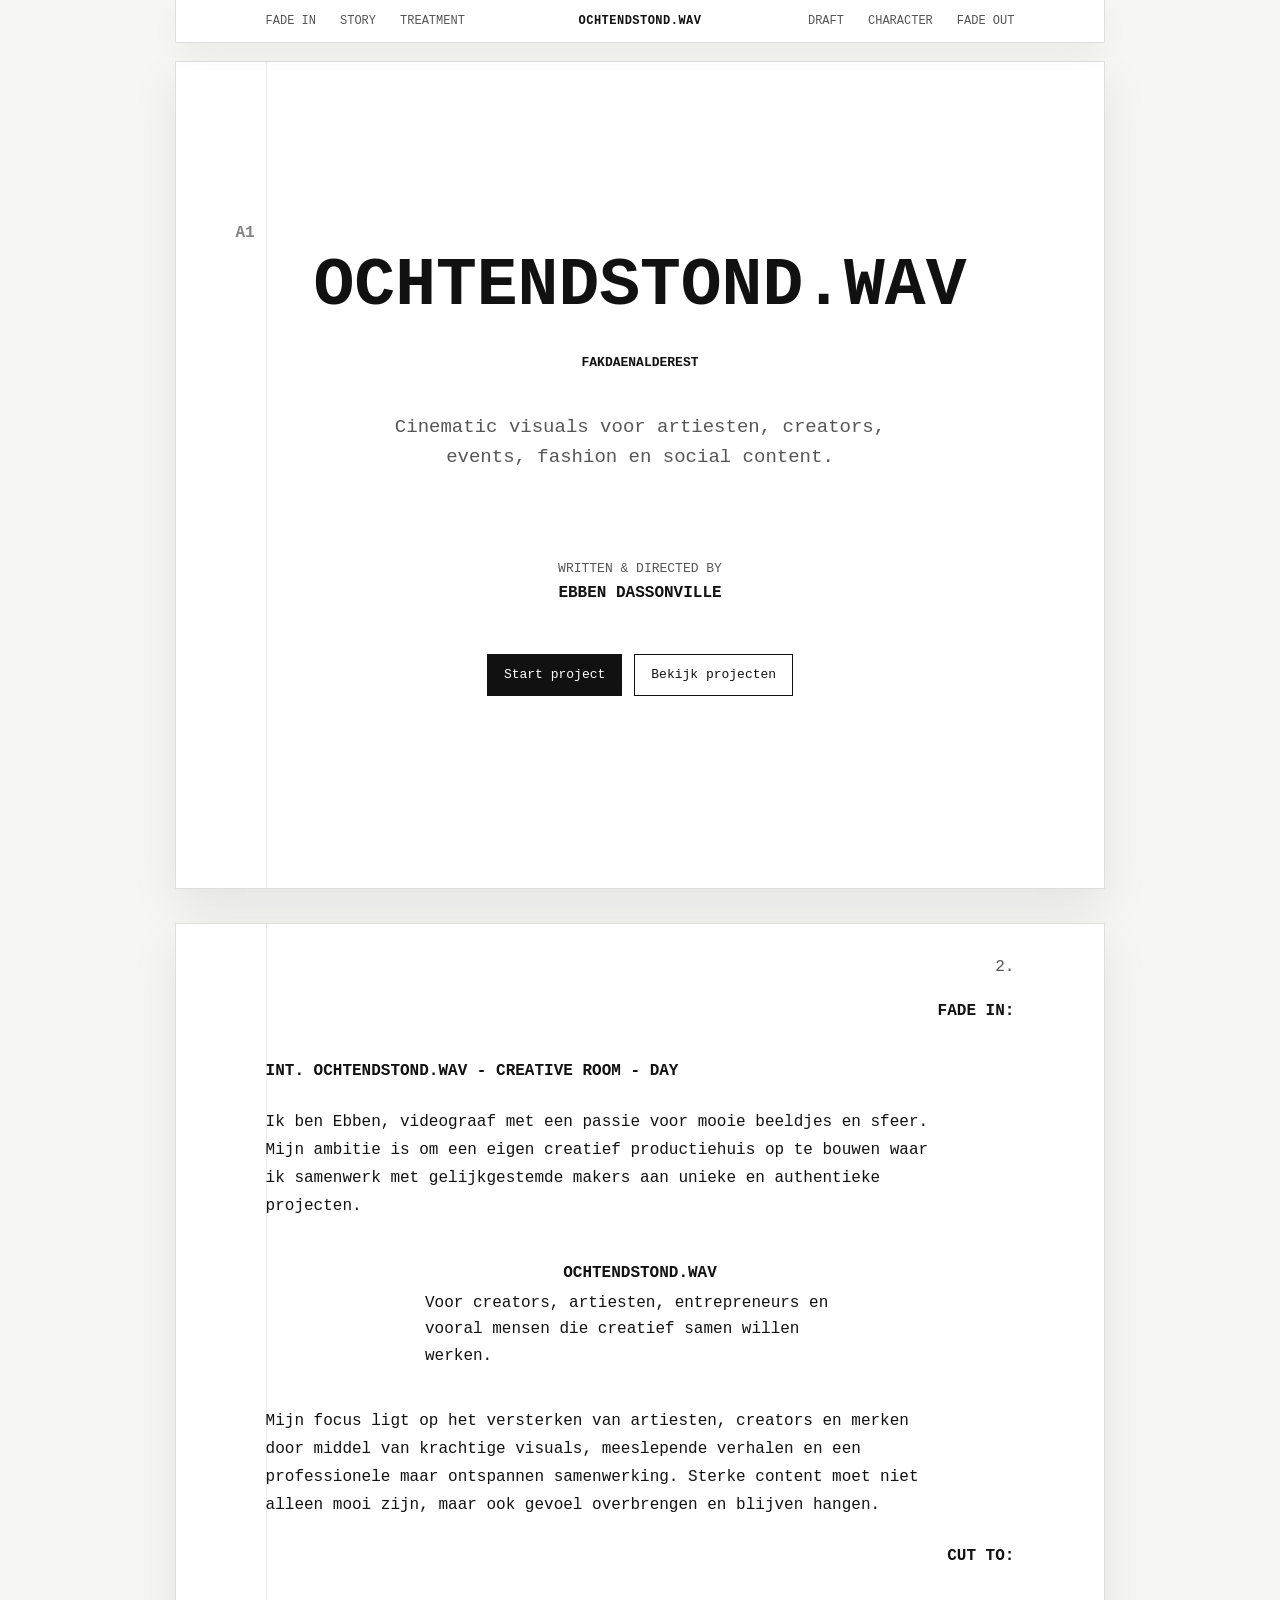
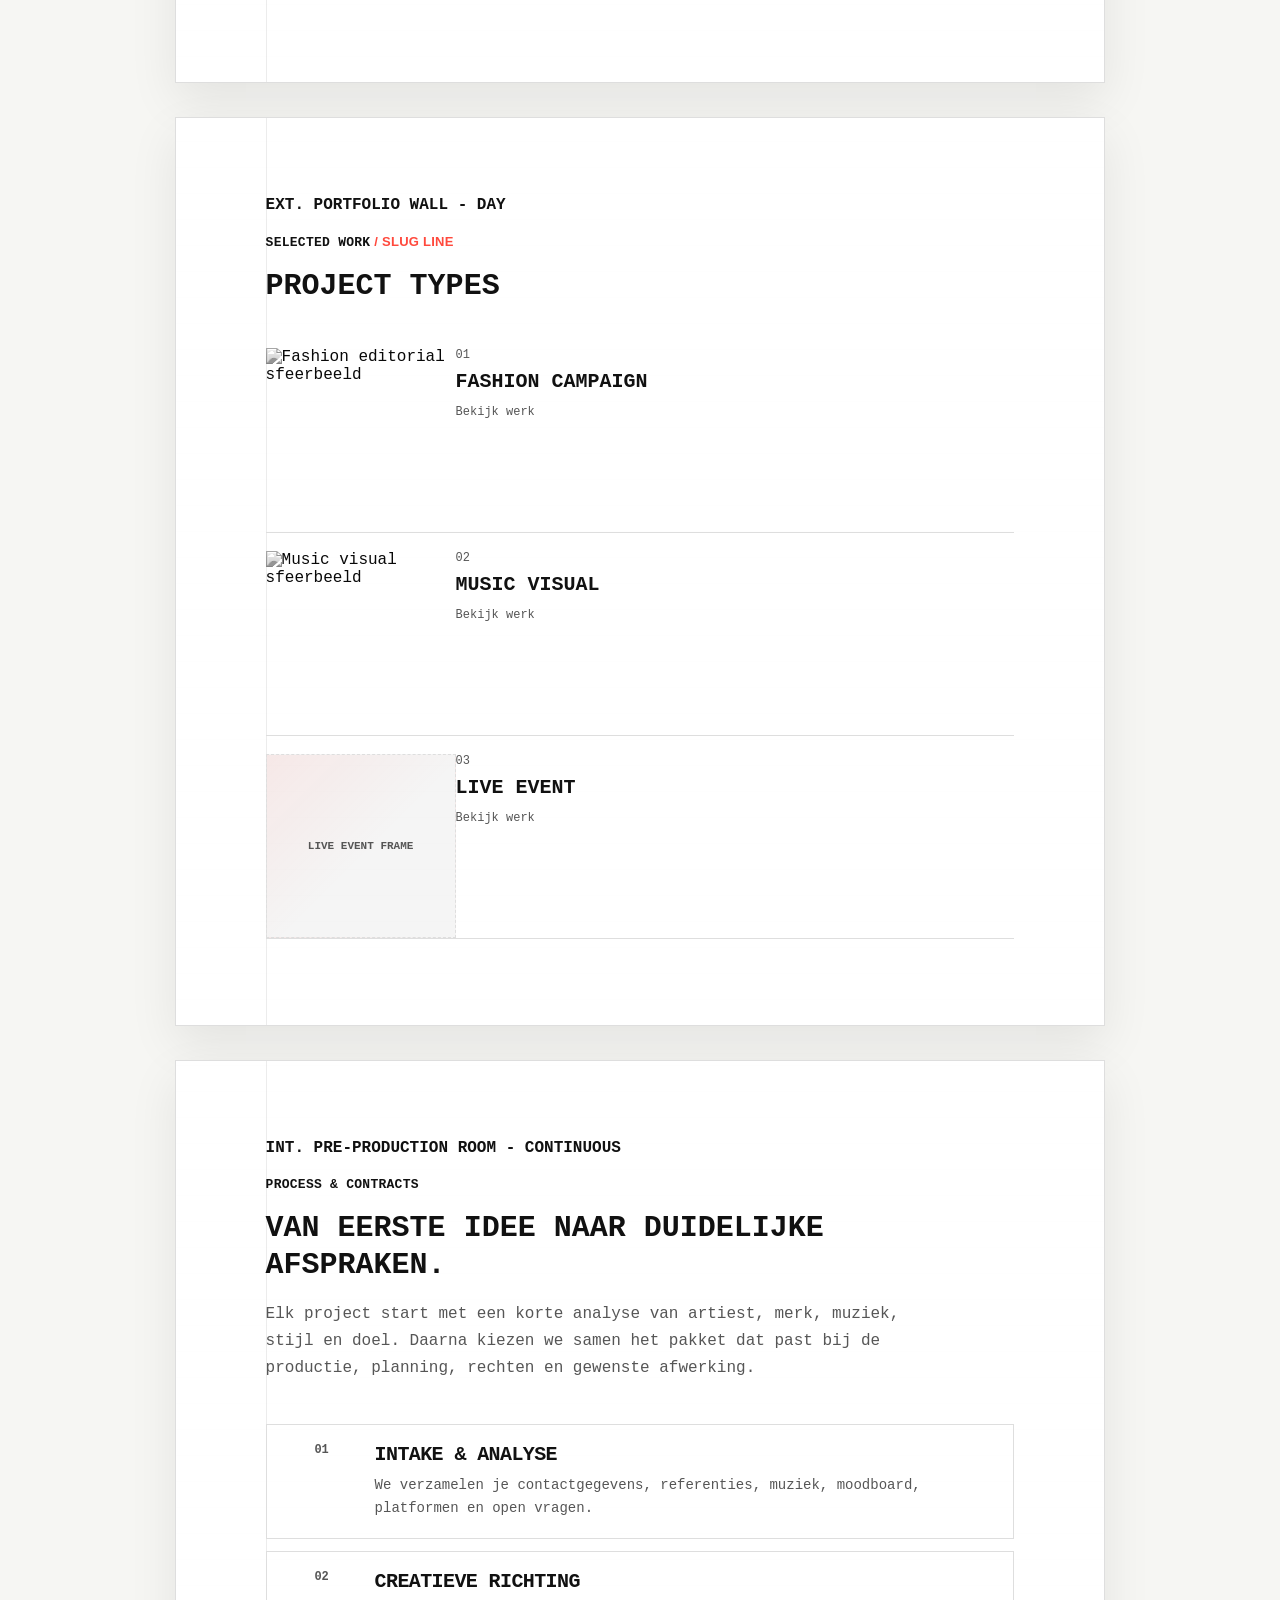
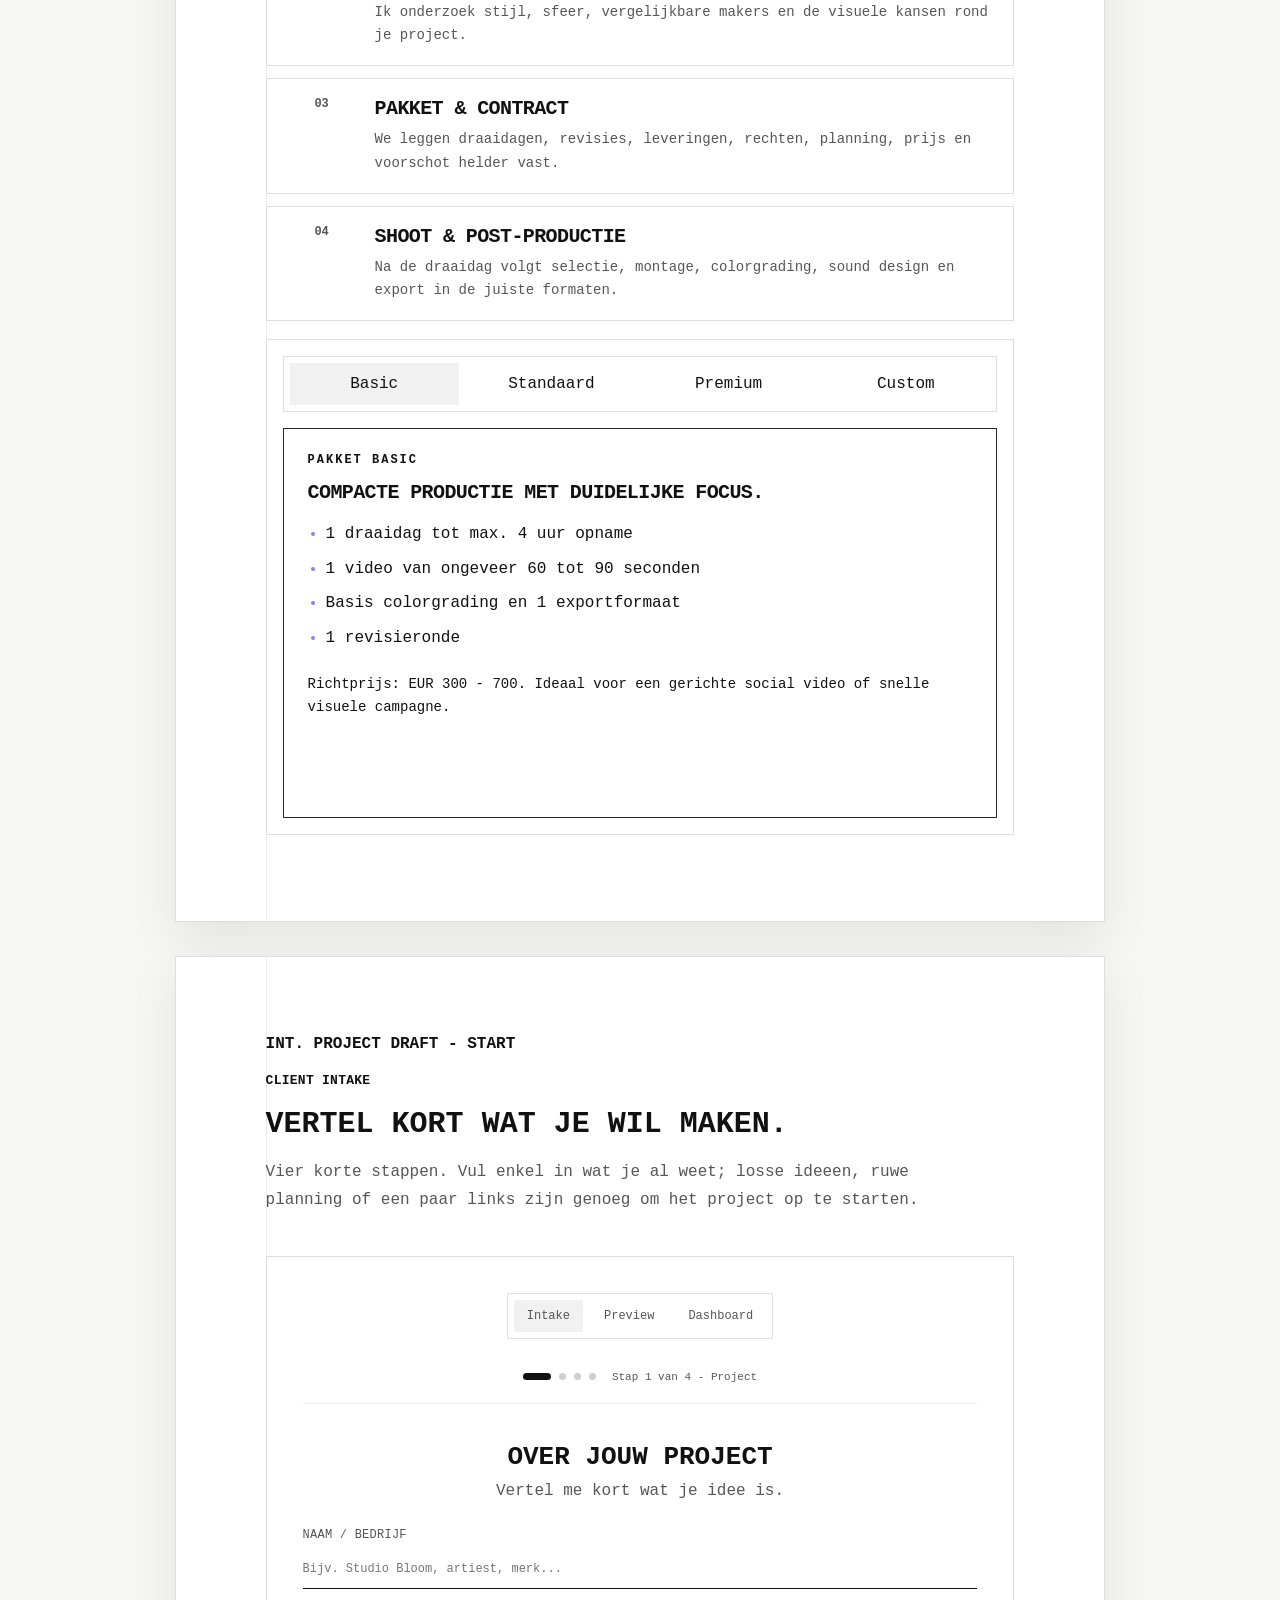
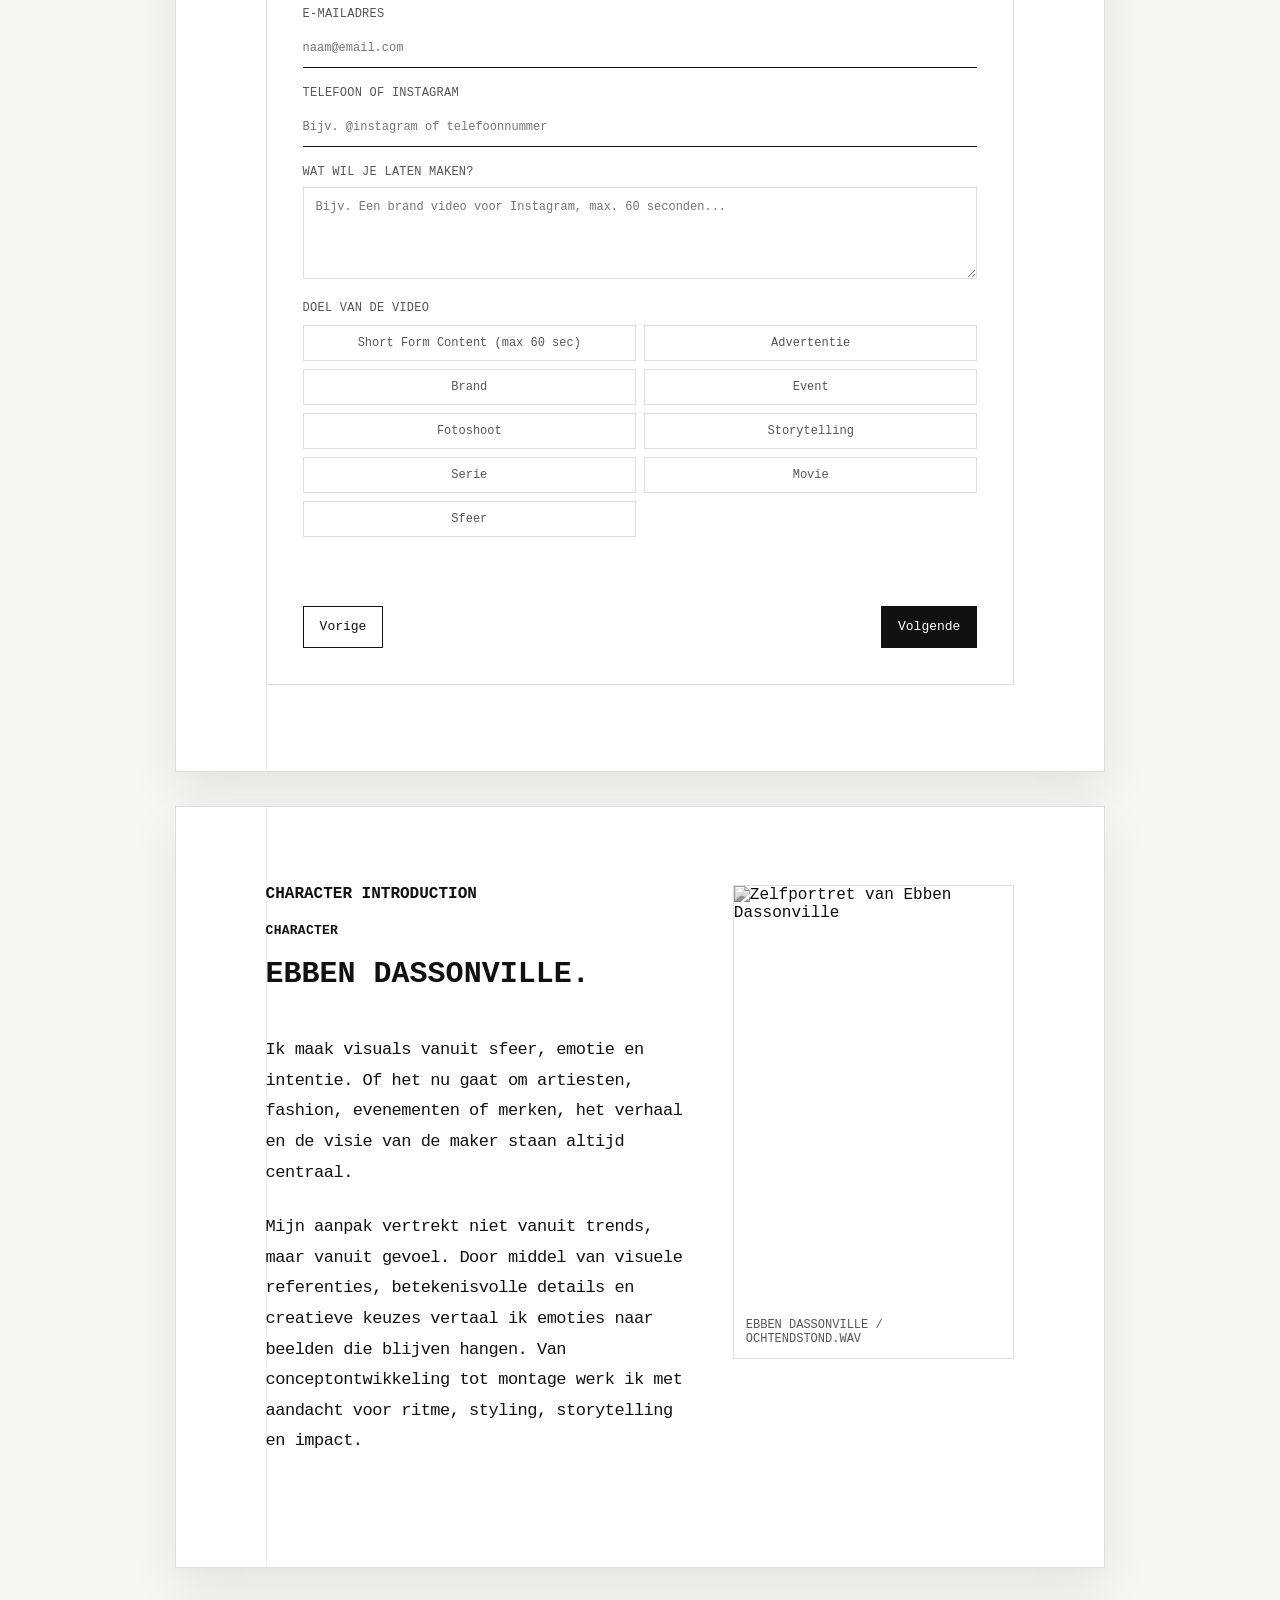
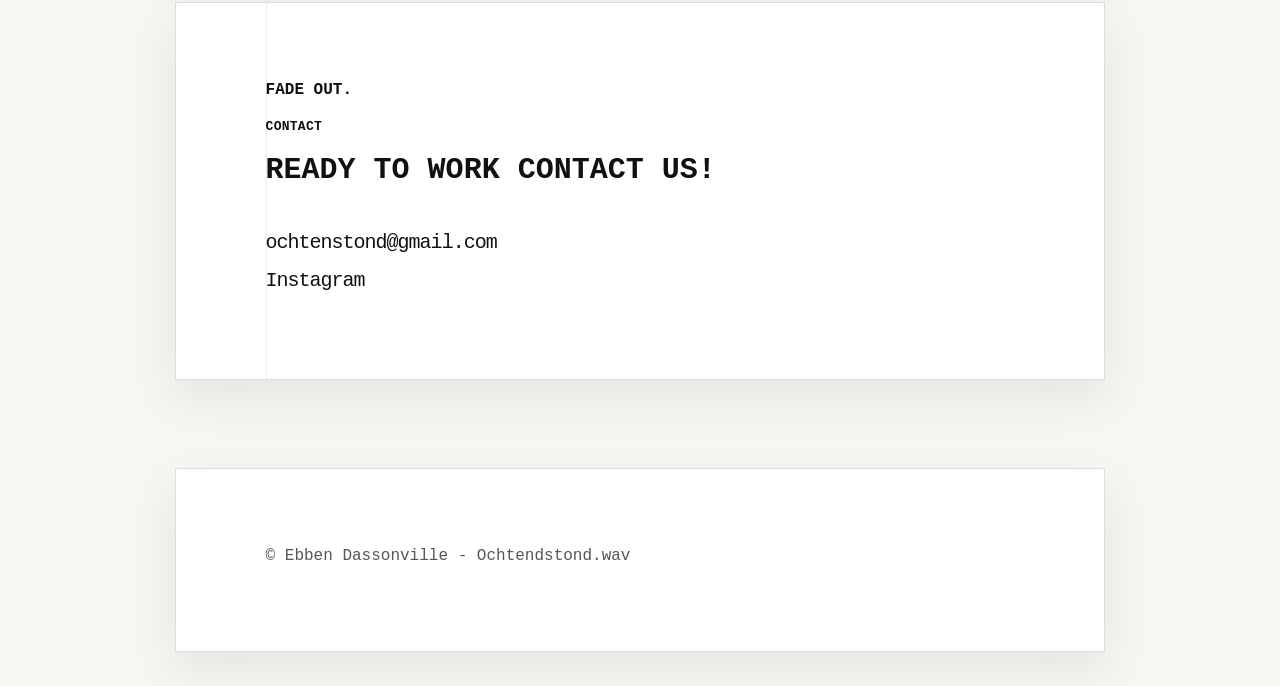
==== index.html @ 463ad005 "Add files via upload" ====
<!DOCTYPE html>
<html lang="nl">
<head>
  <meta charset="UTF-8" />
  <meta name="viewport" content="width=device-width, initial-scale=1.0" />
  <meta name="description" content="Ebben Dassonville - cinematic videograaf voor events, fashion, artiesten en social content." />
  <meta property="og:type" content="website" />
  <meta property="og:title" content="Ochtendstond.WAV - Cinematic Visuals" />
  <meta property="og:description" content="Cinematic visuals voor artiesten, creators, events, fashion en social content." />
  <meta property="og:image" content="https://fakdaenalderest.com/assets/FDS-groepsfoto.jpg" />
  <meta property="og:url" content="https://fakdaenalderest.com/" />
  <meta name="twitter:card" content="summary_large_image" />
  <meta name="twitter:title" content="Ochtendstond.WAV - Cinematic Visuals" />
  <meta name="twitter:description" content="Cinematic visuals voor artiesten, creators, events, fashion en social content." />
  <meta name="twitter:image" content="https://fakdaenalderest.com/assets/FDS-groepsfoto.jpg" />
  <link rel="canonical" href="https://fakdaenalderest.com/" />

  <link rel="stylesheet" href="https://cdn.jsdelivr.net/npm/@tabler/icons-webfont@latest/tabler-icons.min.css">
  <link rel="icon" type="image/jpeg" href="assets/favicon.png.jpg" />
  <link rel="shortcut icon" type="image/jpeg" href="assets/favicon.png.jpg" />
  <link rel="apple-touch-icon" href="assets/favicon.png.jpg" />
  <link rel="preload" as="image" href="assets/FDS-groepsfoto.jpg">
  <link rel="stylesheet" href="style.css" />

  <title>Ebben Dassonville - Visuals</title>
</head>

<body class="screenplay-site" data-web-app-url="https://script.google.com/macros/s/AKfycbzLbycL-A6nz-YAASXNSmbKkDYXyIheULGhSSXOK90BV1Yz51OiFy1w2h7F3xZlA-pELA/exec">
  <header class="site-header">
    <nav class="nav-links nav-left" aria-label="Begin navigatie">
      <a href="#top">Fade in</a>
      <a href="#story">Story</a>
      <a href="#process">Treatment</a>
    </nav>

    <a href="#top" class="logo">Ochtendstond.WAV</a>

    <nav class="nav-links nav-right" aria-label="Eind navigatie">
      <a href="#intake">Draft</a>
      <a href="#about">Character</a>
      <a href="#contact">Fade out</a>
    </nav>
  </header>

  <main id="top">
    <section class="hero">
      <div class="hero-content">
        <h1>Ochtendstond.WAV</h1>

        <p class="script-label">fakdaenalderest</p>

        <p class="hero-subtitle">Cinematic visuals voor artiesten, creators, events, fashion en social content.</p>

        <div class="script-credit">
          <span>Written & directed by</span>
          <strong>Ebben Dassonville</strong>
        </div>

        <div class="hero-actions">
          <a class="btn btn-primary" href="#intake">Start project</a>
          <a class="btn btn-secondary" href="#work">Bekijk projecten</a>
        </div>
      </div>
    </section>

    <section id="story" class="section story-page">
      <p class="page-number">2.</p>
      <p class="transition">FADE IN:</p>
      <p class="slugline">INT. OCHTENDSTOND.WAV - CREATIVE ROOM - DAY</p>

      <p class="action">
        Ik ben Ebben, videograaf met een passie voor mooie beeldjes en sfeer. Mijn ambitie is om een eigen creatief productiehuis op te bouwen waar ik samenwerk met gelijkgestemde makers aan unieke en authentieke projecten.
      </p>

      <p class="character">OCHTENDSTOND.WAV</p>
      <p class="dialogue">Voor creators, artiesten, entrepreneurs en vooral mensen die creatief samen willen werken.</p>

      <p class="action">
        Mijn focus ligt op het versterken van artiesten, creators en merken door middel van krachtige visuals, meeslepende verhalen en een professionele maar ontspannen samenwerking. Sterke content moet niet alleen mooi zijn, maar ook gevoel overbrengen en blijven hangen.
      </p>

      <p class="transition">CUT TO:</p>
    </section>

    <section id="work" class="section">
      <div class="section-head">
        <p class="eyebrow">SELECTED WORK</p>
        <h2>Project types</h2>
      </div>

      <div class="projects">
        <a class="project-card" href="work-fasion.html" aria-label="Bekijk fashion campaign portfolio">
          <img src="assets/foto TOM 4 (1).png" alt="Fashion editorial sfeerbeeld" class="uitgezoomd" loading="lazy" decoding="async">
          <div class="overlay">
            <p>01</p>
            <h3>Fashion Campaign</h3>
            <span>Bekijk werk</span>
          </div>
        </a>

        <a class="project-card" href="work-music.html" aria-label="Bekijk music visual portfolio">
          <img class="music-visual-img" src="assets/FDS-groepsfoto.jpg" alt="Music visual sfeerbeeld" loading="lazy" decoding="async">
          <div class="overlay">
            <p>02</p>
            <h3>Music Visual</h3>
            <span>Bekijk werk</span>
          </div>
        </a>

        <a class="project-card" href="work-events.html" aria-label="Bekijk live event portfolio">
          <div class="project-image-placeholder" aria-hidden="true">
            <span>LIVE EVENT FRAME</span>
          </div>
          <div class="overlay">
            <p>03</p>
            <h3>Live Event</h3>
            <span>Bekijk werk</span>
          </div>
        </a>
      </div>
    </section>

    <section id="process" class="section process-section">
      <div class="section-head">
        <p class="eyebrow">PROCESS & CONTRACTS</p>
        <h2>Van eerste idee naar duidelijke afspraken.</h2>
        <p class="section-sub">
          Elk project start met een korte analyse van artiest, merk, muziek, stijl en doel. Daarna kiezen we samen
          het pakket dat past bij de productie, planning, rechten en gewenste afwerking.
        </p>
      </div>

      <div class="process-grid">
        <div class="workflow-list" aria-label="Werkwijze">
          <article class="workflow-step">
            <span>01</span>
            <div>
              <h3>Intake & analyse</h3>
              <p>We verzamelen je contactgegevens, referenties, muziek, moodboard, platformen en open vragen.</p>
            </div>
          </article>

          <article class="workflow-step">
            <span>02</span>
            <div>
              <h3>Creatieve richting</h3>
              <p>Ik onderzoek stijl, sfeer, vergelijkbare makers en de visuele kansen rond je project.</p>
            </div>
          </article>

          <article class="workflow-step">
            <span>03</span>
            <div>
              <h3>Pakket & contract</h3>
              <p>We leggen draaidagen, revisies, leveringen, rechten, planning, prijs en voorschot helder vast.</p>
            </div>
          </article>

          <article class="workflow-step">
            <span>04</span>
            <div>
              <h3>Shoot & post-productie</h3>
              <p>Na de draaidag volgt selectie, montage, colorgrading, sound design en export in de juiste formaten.</p>
            </div>
          </article>
        </div>

        <div class="package-explorer">
          <div class="package-tabs" role="tablist" aria-label="Pakketkeuze">
            <button class="package-option active" type="button" role="tab" aria-selected="true" data-package="basic">Basic</button>
            <button class="package-option" type="button" role="tab" aria-selected="false" data-package="standard">Standaard</button>
            <button class="package-option" type="button" role="tab" aria-selected="false" data-package="premium">Premium</button>
            <button class="package-option" type="button" role="tab" aria-selected="false" data-package="custom">Custom</button>
          </div>

          <article class="package-detail active" data-package-detail="basic">
            <p class="package-label">PAKKET BASIC</p>
            <h3>Compacte productie met duidelijke focus.</h3>
            <ul>
              <li>1 draaidag tot max. 4 uur opname</li>
              <li>1 video van ongeveer 60 tot 90 seconden</li>
              <li>Basis colorgrading en 1 exportformaat</li>
              <li>1 revisieronde</li>
            </ul>
            <p class="package-note">Richtprijs: EUR 300 - 700. Ideaal voor een gerichte social video of snelle visuele campagne.</p>
          </article>

          <article class="package-detail" data-package-detail="standard">
            <p class="package-label">PAKKET STANDAARD</p>
            <h3>Een hoofdvideo met extra social cutdown.</h3>
            <ul>
              <li>1 tot 2 draaidagen</li>
              <li>1 hoofdvideo + 1 korte social media-cutdown</li>
              <li>Uitgebreide colorgrading en basis sound design</li>
              <li>2 revisierondes en 2 formaten</li>
            </ul>
            <p class="package-note">Richtprijs: EUR 700 - 1.500. Goed voor artiesten, events of merken die meer distributie nodig hebben.</p>
          </article>

          <article class="package-detail" data-package-detail="premium">
            <p class="package-label">PAKKET PREMIUM</p>
            <h3>Meer draaidagen, meer formats, meer afwerking.</h3>
            <ul>
              <li>2 tot 3 draaidagen inclusief behind-the-scenes</li>
              <li>1 hoofdvideo + maximaal 3 social cutdowns</li>
              <li>Geavanceerde colorgrading, sound design en motion graphics</li>
              <li>3 revisierondes en prioritaire planning</li>
            </ul>
            <p class="package-note">Richtprijs: EUR 1.500 - 3.000. Voor campagnes waar beeldtaal, planning en impact zwaarder wegen.</p>
          </article>

          <article class="package-detail" data-package-detail="custom">
            <p class="package-label">PAKKET CUSTOM</p>
            <h3>Volledig op maat met creatieve regie.</h3>
            <ul>
              <li>Aantal draaidagen, crew en planning in overleg</li>
              <li>Concepting, regie en volledige post-productie</li>
              <li>Alle gewenste formaten, ondertitels en motion graphics mogelijk</li>
              <li>Revisies binnen de afgesproken scope</li>
            </ul>
            <p class="package-note">Prijs op aanvraag. Voor projecten met specifieke rechten, grotere scope of volledige campagnebegeleiding.</p>
          </article>
        </div>
      </div>
    </section>

    <section id="intake" class="section">
      <div class="section-head">
        <p class="eyebrow">CLIENT INTAKE</p>
        <h2>Vertel kort wat je wil maken.</h2>
        <p class="section-sub">
          Vier korte stappen. Vul enkel in wat je al weet; losse ideeen, ruwe planning of een paar links zijn genoeg
          om het project op te starten.
        </p>
      </div>

      <div class="system-card">
        <div class="tab-bar" role="tablist" aria-label="Intake systeem">
          <button class="tab active" type="button" role="tab" aria-selected="true" aria-controls="intake-panel" id="tab-intake-panel" data-tab="intake-panel"><i class="ti ti-file-text" aria-hidden="true"></i> Intake</button>
          <button class="tab" type="button" role="tab" aria-selected="false" aria-controls="breakdown-panel" id="tab-breakdown-panel" data-tab="breakdown-panel"><i class="ti ti-layout-list" aria-hidden="true"></i> Preview</button>
          <button class="tab" type="button" role="tab" aria-selected="false" aria-controls="dashboard-panel" id="tab-dashboard-panel" data-tab="dashboard-panel"><i class="ti ti-layout-dashboard" aria-hidden="true"></i> Dashboard</button>
        </div>

        <div id="intake-panel" class="panel active" role="tabpanel" aria-labelledby="tab-intake-panel">
          <div class="progress-bar">
            <div class="step-dot active" id="dot-0"></div>
            <div class="step-dot" id="dot-1"></div>
            <div class="step-dot" id="dot-2"></div>
            <div class="step-dot" id="dot-3"></div>
            <span id="step-label">Stap 1 van 4 - Project</span>
          </div>

          <form id="client-form" novalidate>
            <div class="form-step active" data-step="0">
              <h3>Over jouw project</h3>
              <p>Vertel me kort wat je idee is.</p>

              <label>
                Naam / bedrijf
                <input id="clientName" name="Naam / bedrijf" type="text" placeholder="Bijv. Studio Bloom, artiest, merk..." required>
              </label>

              <label>
                E-mailadres
                <input id="clientEmail" name="email" type="email" placeholder="naam@email.com" required>
              </label>

              <label>
                Telefoon of Instagram
                <input id="clientContact" name="Telefoon of Instagram" type="text" placeholder="Bijv. @instagram of telefoonnummer">
              </label>

              <label>
                Wat wil je laten maken?
                <textarea id="projectIdea" name="Projectomschrijving" placeholder="Bijv. Een brand video voor Instagram, max. 60 seconden..." required></textarea>
              </label>

              <div class="field-block">
                <span id="goals-label">Doel van de video</span>
                <div class="option-grid" data-group="goals">
                  <button type="button" class="option">Short Form Content (max 60 sec)</button>
                  <button type="button" class="option">Advertentie</button>
                  <button type="button" class="option">Brand</button>
                  <button type="button" class="option">Event</button>
                  <button type="button" class="option">Fotoshoot</button>
                  <button type="button" class="option">Storytelling</button>
                  <button type="button" class="option">Serie</button>
                  <button type="button" class="option">Movie</button>
                  <button type="button" class="option">Sfeer</button>
                </div>
              </div>
            </div>

            <div class="form-step" data-step="1">
              <h3>Stijl & sfeer</h3>
              <p>Klik alles aan wat past bij jouw visie.</p>

              <div class="field-block">
                <span id="styles-label">Sfeer</span>
                <div class="option-grid" data-group="styles">
                  <button type="button" class="option">Moody</button>
                  <button type="button" class="option">Luxury</button>
                  <button type="button" class="option">Documentary</button>
                  <button type="button" class="option">Energetic</button>
                  <button type="button" class="option">Clean</button>
                  <button type="button" class="option">Raw</button>
                </div>
              </div>

              <label>
                Referenties
                <textarea id="references" name="Referenties" placeholder="Plak links naar video's, Instagram-accounts, YouTube, Pinterest..."></textarea>
              </label>
            </div>

            <div class="form-step" data-step="2">
              <h3>Locatie & timing</h3>
              <p>Praktische info voor de voorbereiding.</p>

              <label>
                Locatie
                <input id="location" name="Locatie" type="text" placeholder="Bijv. Gent, Brussel, studio, buitenlocatie...">
              </label>

              <label>
                Opnamedatum / periode
                <input id="shootDate" name="Opnamedatum / periode" type="text" placeholder="Bijv. tweede helft van juni, zo snel mogelijk...">
              </label>

              <label>
                Deadline
                <input id="deadline" name="Deadline" type="text" placeholder="Wanneer moet de video klaar zijn?">
              </label>
            </div>

            <div class="form-step" data-step="3">
              <h3>Deliverables</h3>
              <p>Wat verwacht je concreet als eindresultaat?</p>

              <div class="field-block">
                <span id="formats-label">Formaten</span>
                <div class="option-grid" data-group="formats">
                  <button type="button" class="option">Verticaal 9:16</button>
                  <button type="button" class="option">Horizontaal 16:9</button>
                  <button type="button" class="option">Vierkant 1:1</button>
                  <button type="button" class="option">Extra reels</button>
                </div>
              </div>

              <label>
                Muziek / audio
                <select id="music" name="Muziek / audio">
                  <option value="">Kies...</option>
                  <option>Klant kiest passende muziek</option>
                  <option>Ochtendstond.WAV kiest muziek</option>
                  <option>Geen muziek nodig</option>
                  <option>Voice-over gewenst</option>
                </select>
              </label>

              <label>
                Budgetindicatie
                <input id="budget" name="Budgetindicatie" type="text" placeholder="Bijv. EUR 250-500, nog niet beslist...">
              </label>

              <label>
                Extra informatie
                <textarea id="extraInfo" name="Extra informatie" placeholder="Wensen, vragen, speciale planning, branding assets..."></textarea>
              </label>

            </div>

            <p id="formStatus" class="muted form-status" role="status" aria-live="polite"></p>

            <div class="form-nav">
              <button class="btn btn-secondary" type="button" id="backBtn">Vorige</button>
              <button class="btn btn-primary" type="button" id="nextBtn">Volgende</button>
            </div>
          </form>
        </div>

        <div id="breakdown-panel" class="panel" role="tabpanel" aria-labelledby="tab-breakdown-panel">
          <div id="empty-breakdown" class="empty-state">
            <i class="ti ti-file-analytics" aria-hidden="true"></i>
            <p>Vul eerst de intake in om de mail-preview en production breakdown te genereren.</p>
            <button class="btn btn-primary" type="button" data-open-tab="intake-panel">Formulier invullen</button>
          </div>

          <div id="breakdown-output" class="breakdown-output hidden"></div>
        </div>

        <div id="dashboard-panel" class="panel" role="tabpanel" aria-labelledby="tab-dashboard-panel">
          <div id="dashboard-lock" class="empty-state">
            <i class="ti ti-lock" aria-hidden="true"></i>
            <p>Vul het host-wachtwoord in om lopende projecten te bekijken.</p>
            <label>
              Dashboard wachtwoord
              <input id="dashboardPassword" type="password" autocomplete="current-password" placeholder="Wachtwoord">
            </label>
            <p id="dashboardError" class="muted"></p>
            <button class="btn btn-primary" type="button" id="unlockDashboard">Dashboard openen</button>
          </div>

          <div id="dashboard-content" class="hidden">
            <div class="metrics">
              <div class="metric">
                <span>Actieve projecten</span>
                <strong id="metric-active">0</strong>
              </div>
              <div class="metric">
                <span>Ingediend</span>
                <strong id="metric-total">0</strong>
              </div>
              <div class="metric">
                <span>Eerstvolgende shoot</span>
                <strong id="metric-next">-</strong>
              </div>
            </div>

            <div id="project-list" class="project-list">
              <p class="muted">Nog geen projecten. Vul eerst de intake in.</p>
            </div>

            <div id="project-detail" class="breakdown-output hidden"></div>
          </div>
        </div>
      </div>
    </section>

    <section id="about" class="section about-section">
      <div class="about-copy">
        <div class="section-head">
          <p class="eyebrow">CHARACTER</p>
          <h2>Ebben Dassonville.</h2>
        </div>

        <p class="about-text">
          Ik maak visuals vanuit sfeer, emotie en intentie. Of het nu gaat om artiesten, fashion, evenementen of merken, het verhaal en de visie van de maker staan altijd centraal.
        </p>

        <p class="about-text">
          Mijn aanpak vertrekt niet vanuit trends, maar vanuit gevoel. Door middel van visuele referenties, betekenisvolle details en creatieve keuzes vertaal ik emoties naar beelden die blijven hangen.
          Van conceptontwikkeling tot montage werk ik met aandacht voor ritme, styling, storytelling en impact.
        </p>
      </div>

      <figure class="about-portrait">
        <img src="assets/selfie.jpg" alt="Zelfportret van Ebben Dassonville" loading="lazy" decoding="async">
        <figcaption>Ebben Dassonville / Ochtendstond.WAV</figcaption>
      </figure>
    </section>

    <section id="contact" class="section contact-section">
      <div class="section-head">
        <p class="eyebrow">CONTACT</p>
        <h2>Ready to work contact us!</h2>
      </div>

      <div class="contact-links">
        <a href="mailto:ochtenstond@gmail.com">ochtenstond@gmail.com</a>
        <a href="https://www.instagram.com/ochtendstond.wav?igsh=ajE4MWltejZzbTgy&utm_source=qr" target="_blank" rel="noopener">Instagram</a>
      </div>
    </section>
  </main>

  <footer class="footer">
    <p>© <span id="year"></span> Ebben Dassonville - Ochtendstond.wav</p>
  </footer>

  <script src="script.js"></script>
</body>
</html>
---- style.css ----
@import url('https://fonts.googleapis.com/css2?family=Inter:wght@300;400;500;600;700;800&display=swap');

:root {
  --bg: #070707;
  --panel: #101010;
  --panel-2: #171717;
  --line: #272727;
  --text: #ffffff;
  --muted: #a7a7a7;
  --soft: #6f6f6f;
  --accent: #8b7dff;
  --accent-2: #5f55d8;
  --green: #37d69a;
  --orange: #e9b15d;
  --radius: 18px;
}

* {
  margin: 0;
  padding: 0;
  box-sizing: border-box;
}

html {
  scroll-behavior: smooth;
}

body {
  min-height: 100vh;
  background:
    radial-gradient(circle at 20% 0%, rgba(139, 125, 255, 0.2), transparent 35%),
    linear-gradient(180deg, #070707 0%, #0c0c0c 100%);
  color: var(--text);
  font-family: 'Inter', system-ui, -apple-system, BlinkMacSystemFont, sans-serif;
}

a {
  color: inherit;
  text-decoration: none;
}

.site-header {
  position: fixed;
  top: 0;
  left: 0;
  z-index: 50;
  width: 100%;
  display: flex;
  justify-content: space-between;
  align-items: center;
  padding: 24px 60px;
  background: rgba(7, 7, 7, 0.62);
  border-bottom: 1px solid rgba(255,255,255,0.06);
  backdrop-filter: blur(14px);
}

.logo {
  font-size: 13px;
  font-weight: 700;
  letter-spacing: 4px;
}

.nav-links {
  display: flex;
  gap: 28px;
}

.nav-links a {
  font-size: 13px;
  color: var(--muted);
  transition: 0.2s ease;
}

.nav-links a:hover {
  color: var(--text);
}

.hero {
  min-height: 100vh;
  display: flex;
  align-items: center;
  padding: 150px 60px 90px;
  background:
    linear-gradient(90deg, rgba(0,0,0,0.88), rgba(0,0,0,0.45)),
    url("assets/FDS-groepsfoto.jpg");
  background-size: cover;
  background-position: center;
}

.hero-content {
  width: 100%;
  max-width: 920px;
}

.eyebrow {
  font-size: 12px;
  letter-spacing: 3px;
  color: #9a884f;
  margin-bottom: 18px;
  text-transform: uppercase;
}

h1 {
  font-size: clamp(52px, 9vw, 112px);
  line-height: 0.92;
  letter-spacing: -0.07em;
  margin-bottom: 30px;
}

h1 span,
.section-head h2 span {
  color: #9a884f;
}

.hero-desc {
  max-width: 620px;
  color: rgba(255,255,255,0.76);
  font-size: 17px;
  line-height: 1.75;
  margin-bottom: 34px;
}

.hero-actions,
.form-nav {
  display: flex;
  gap: 12px;
  flex-wrap: wrap;
}

.btn {
  display: inline-flex;
  justify-content: center;
  align-items: center;
  border: 1px solid var(--line);
  border-radius: 999px;
  padding: 13px 22px;
  font-size: 14px;
  cursor: pointer;
  transition: 0.2s ease;
  font-family: inherit;
}

.btn-primary {
  color: white;
  background: #141412;
  border-color: #99884f;
}

.btn-primary:hover {
  background: #99884f;
  border-color: #99884f;
}

.btn-primary:active {
  transform: scale(0.98);
}

.btn-secondary {
  color: white;
  background: #141412;
  border-color: #8b7dff;
}

.btn-secondary:hover {
  background: #8b7dff;
  border-color: #8b7dff;
}

.btn-secondary:active {
  transform: scale(0.98);
}

.section {
  padding: 110px 60px;
}

.section-head {
  max-width: 760px;
  margin-bottom: 36px;
}

.section-head h2 {
  font-size: clamp(34px, 5vw, 64px);
  line-height: 1;
  letter-spacing: -0.055em;
}

.section-sub {
  color: var(--muted);
  line-height: 1.7;
  margin-top: 16px;
}

.projects {
  display: grid;
  grid-template-columns: repeat(3, 1fr);
  gap: 18px;
}

.project-card {
  display: block;
  position: relative;
  height: 520px;
  border-radius: var(--radius);
  overflow: hidden;
  background: var(--panel);
  cursor: pointer;
}

.project-card img {
  width: 100%;
  height: 100%;
  object-fit: cover;
  filter: saturate(0.75) contrast(1.08);
  transition: transform 0.6s ease;
}

.project-card:hover img {
  transform: scale(1.06);
}

.overlay {
  position: absolute;
  inset: auto 0 0 0;
  padding: 28px;
  background: linear-gradient(transparent, rgba(0,0,0,0.92));
}

.overlay p {
  color: #9a884f;
  font-size: 12px;
  margin-bottom: 8px;
}

.overlay h3 {
  font-size: 26px;
}

.overlay span {
  display: inline-flex;
  width: fit-content;
  margin-top: 12px;
  color: rgba(255,255,255,0.78);
  font-size: 12px;
  border-bottom: 1px solid rgba(255,255,255,0.22);
}

.portfolio-page {
  background:
    radial-gradient(circle at 80% 0%, rgba(154,136,79,0.16), transparent 34%),
    linear-gradient(180deg, #070707 0%, #0c0c0c 100%);
}

.portfolio-header {
  position: sticky;
  top: 0;
}

.portfolio-main {
  padding-top: 90px;
}

.portfolio-hero {
  min-height: 62vh;
  display: flex;
  align-items: end;
  padding: 140px 60px 70px;
  background:
    linear-gradient(180deg, rgba(0,0,0,0.1), rgba(0,0,0,0.92)),
    var(--portfolio-image);
  background-size: cover;
  background-position: center;
}

.portfolio-hero-content {
  max-width: 860px;
}

.portfolio-kicker {
  display: inline-flex;
  gap: 8px;
  align-items: center;
  color: #d9cc8a;
  font-size: 12px;
  letter-spacing: 3px;
  text-transform: uppercase;
  margin-bottom: 18px;
}

.portfolio-kicker::before {
  content: "";
  width: 34px;
  height: 1px;
  background: #9a884f;
}

.portfolio-hero h1 {
  font-size: clamp(48px, 8vw, 104px);
  line-height: 0.95;
  letter-spacing: -0.07em;
  margin-bottom: 24px;
}

.portfolio-hero p {
  max-width: 680px;
  color: rgba(255,255,255,0.76);
  font-size: 17px;
  line-height: 1.75;
}

.portfolio-toolbar {
  display: flex;
  justify-content: space-between;
  gap: 14px;
  align-items: center;
  padding: 26px 60px;
  border-top: 1px solid var(--line);
  border-bottom: 1px solid var(--line);
  background: rgba(7,7,7,0.78);
}

.portfolio-toolbar p {
  color: var(--muted);
  font-size: 14px;
}

.portfolio-nav {
  display: flex;
  gap: 10px;
  flex-wrap: wrap;
}

.portfolio-nav a {
  border: 1px solid var(--line);
  border-radius: 999px;
  color: var(--muted);
  padding: 9px 14px;
  font-size: 13px;
  transition: 0.2s ease;
}

.portfolio-nav a:hover,
.portfolio-nav a.active {
  color: white;
  border-color: #9a884f;
  background: rgba(154,136,79,0.12);
}

.portfolio-grid {
  display: grid;
  grid-template-columns: repeat(12, 1fr);
  gap: 16px;
}

.portfolio-item {
  grid-column: span 4;
  border: 1px solid var(--line);
  border-radius: 18px;
  overflow: hidden;
  background: #0a0a0a;
}

.portfolio-item.wide {
  grid-column: span 8;
}

.portfolio-item.tall {
  grid-row: span 2;
}

.portfolio-media {
  width: 100%;
  aspect-ratio: 4 / 5;
  display: block;
  object-fit: cover;
  background: #111;
  filter: saturate(0.82) contrast(1.05);
}

.portfolio-item.wide .portfolio-media {
  aspect-ratio: 16 / 9;
}

.portfolio-caption {
  padding: 16px;
}

.portfolio-caption span {
  color: #9a884f;
  font-size: 11px;
  letter-spacing: 2px;
  text-transform: uppercase;
}

.portfolio-caption h3 {
  font-size: 18px;
  margin: 7px 0 6px;
}

.portfolio-caption p {
  color: var(--muted);
  font-size: 13px;
  line-height: 1.55;
}

.portfolio-empty {
  min-height: 260px;
  display: grid;
  place-items: center;
  padding: 24px;
  color: var(--muted);
  text-align: center;
  border: 1px dashed rgba(255,255,255,0.18);
  background:
    linear-gradient(135deg, rgba(139,125,255,0.08), transparent 45%),
    #0a0a0a;
}

.portfolio-soon-panel {
  position: relative;
  z-index: 2;
  margin-bottom: 18px;
  border: 1px solid rgba(154,136,79,0.35);
  border-radius: 24px;
  background:
    linear-gradient(135deg, rgba(154,136,79,0.16), transparent 42%),
    rgba(16,16,16,0.9);
  padding: clamp(26px, 5vw, 48px);
}

.portfolio-soon-label {
  width: fit-content;
  color: #d9cc8a;
  border: 1px solid rgba(154,136,79,0.36);
  border-radius: 999px;
  background: rgba(154,136,79,0.1);
  padding: 7px 11px;
  font-size: 11px;
  font-weight: 800;
  letter-spacing: 2px;
  margin-bottom: 18px;
}

.portfolio-soon-panel h2 {
  max-width: 760px;
  font-size: clamp(36px, 6vw, 76px);
  line-height: 0.95;
  letter-spacing: -0.06em;
  margin-bottom: 18px;
}

.portfolio-soon-panel p:not(.portfolio-soon-label) {
  max-width: 680px;
  color: var(--muted);
  font-size: 15px;
  line-height: 1.75;
  margin-bottom: 26px;
}

.portfolio-grid-muted {
  opacity: 0.58;
  filter: grayscale(1);
}

.portfolio-placeholder .portfolio-empty {
  min-height: 220px;
}

.portfolio-cta {
  display: flex;
  justify-content: space-between;
  align-items: center;
  gap: 22px;
  border: 1px solid var(--line);
  border-radius: 24px;
  background: rgba(16,16,16,0.84);
  padding: clamp(24px, 5vw, 46px);
}

.portfolio-cta h2 {
  font-size: clamp(30px, 5vw, 58px);
  line-height: 1;
  letter-spacing: -0.055em;
}

.portfolio-cta p {
  max-width: 560px;
  color: var(--muted);
  line-height: 1.7;
  margin-top: 14px;
}

.process-section {
  background: linear-gradient(180deg, rgba(255,255,255,0.015), rgba(255,255,255,0));
}

.process-grid {
  display: grid;
  grid-template-columns: minmax(0, 0.95fr) minmax(320px, 1.05fr);
  gap: 18px;
  align-items: start;
}

.workflow-list {
  display: grid;
  gap: 12px;
}

.workflow-step {
  display: grid;
  grid-template-columns: 46px 1fr;
  gap: 16px;
  align-items: start;
  border: 1px solid var(--line);
  border-radius: 18px;
  background: rgba(10,10,10,0.72);
  padding: 18px;
}

.workflow-step span {
  display: inline-flex;
  justify-content: center;
  align-items: center;
  width: 38px;
  height: 38px;
  border-radius: 999px;
  color: #d9cc8a;
  background: rgba(154,136,79,0.12);
  border: 1px solid rgba(154,136,79,0.34);
  font-size: 12px;
  font-weight: 700;
}

.workflow-step h3,
.package-detail h3 {
  font-size: 20px;
  letter-spacing: -0.03em;
  margin-bottom: 8px;
}

.workflow-step p,
.package-note {
  color: var(--muted);
  font-size: 14px;
  line-height: 1.65;
}

.package-explorer {
  border: 1px solid var(--line);
  border-radius: 24px;
  background: rgba(16,16,16,0.86);
  padding: 16px;
  box-shadow: 0 30px 90px rgba(0,0,0,0.28);
}

.package-tabs {
  display: grid;
  grid-template-columns: repeat(4, 1fr);
  gap: 8px;
  padding: 6px;
  border-radius: 18px;
  background: #090909;
  margin-bottom: 16px;
}

.package-option {
  border: 0;
  border-radius: 13px;
  background: transparent;
  color: var(--muted);
  padding: 12px 8px;
  cursor: pointer;
  font-family: inherit;
  font-weight: 600;
  transition: 0.2s ease;
}

.package-option:hover {
  color: white;
  background: rgba(154,136,79,0.1);
}

.package-option.active,
.package-option[aria-selected="true"] {
  color: white;
  background: var(--panel-2);
  box-shadow: 0 0 0 2px rgba(154,136,79,0.26);
}

.package-detail {
  display: none;
  min-height: 390px;
  border: 1px solid var(--line);
  border-radius: 18px;
  background:
    linear-gradient(135deg, rgba(139,125,255,0.1), transparent 35%),
    #0a0a0a;
  padding: 24px;
}

.package-detail.active {
  display: block;
}

.package-label {
  color: #9a884f;
  font-size: 12px;
  font-weight: 700;
  letter-spacing: 2px;
  margin-bottom: 14px;
}

.package-detail ul {
  display: grid;
  gap: 10px;
  margin: 18px 0 22px;
  padding-left: 18px;
  color: rgba(255,255,255,0.84);
  line-height: 1.55;
}

.package-detail li::marker {
  color: var(--accent);
}

.system-card {
  width: 100%;
  max-width: 820px;
  background: rgba(16,16,16,0.84);
  border: 1px solid var(--line);
  border-radius: 24px;
  padding: 18px;
  box-shadow: 0 30px 90px rgba(0,0,0,0.35);
}

.tab-bar {
  display: flex;
  gap: 8px;
  background: #090909;
  padding: 6px;
  border-radius: 18px;
  margin-bottom: 22px;
}

.tab {
  flex: 1;
  border: 0;
  border-radius: 13px;
  background: transparent;
  color: var(--muted);
  padding: 13px 10px;
  cursor: pointer;
  font-family: inherit;
  transition: 0.2s ease;
  font-weight: 500;
}

.tab:hover {
  color: var(--text);
  background: rgba(139, 125, 255, 0.08);
}

.tab.active,
.tab[aria-selected="true"] {
  color: white;
  background: var(--panel-2);
  box-shadow: 0 0 0 2px rgba(139, 125, 255, 0.28);
}

.panel {
  display: none;
}

.panel.active {
  display: block;
}

.progress-bar {
  display: flex;
  align-items: center;
  gap: 8px;
  margin: 8px 0 28px;
}

.step-dot {
  width: 9px;
  height: 9px;
  border-radius: 999px;
  background: #333;
}

.step-dot.done {
  background: var(--green);
}

.step-dot.active {
  width: 34px;
  background: var(--accent);
}

#step-label {
  margin-left: 8px;
  color: var(--soft);
  font-size: 12px;
}

.form-step {
  display: none;
}

.form-step.active {
  display: block;
}

.form-step h3 {
  font-size: 24px;
  margin-bottom: 8px;
}

.form-step p {
  color: var(--muted);
  margin-bottom: 24px;
}

label,
.field-block {
  display: block;
  margin-bottom: 22px;
  color: var(--muted);
  font-size: 13px;
}

input,
textarea,
select {
  width: 100%;
  margin-top: 8px;
  background: #0a0a0a;
  border: 1px solid var(--line);
  border-radius: 14px;
  padding: 15px 15px;
  color: white;
  font-size: 14px;
  font-family: inherit;
  outline: none;
  transition: 0.2s ease;
}

input:focus,
textarea:focus,
select:focus {
  border-color: var(--accent);
  box-shadow: 0 0 0 2px rgba(139, 125, 255, 0.12);
}

textarea {
  min-height: 110px;
  resize: vertical;
}

.option-grid {
  display: grid;
  grid-template-columns: repeat(3, 1fr);
  gap: 9px;
  margin-top: 10px;
}

.option {
  border: 1px solid var(--line);
  background: #0a0a0a;
  color: var(--muted);
  border-radius: 14px;
  padding: 13px 10px;
  cursor: pointer;
  font-family: inherit;
  font-weight: 500;
  transition: 0.2s ease;
}

.option:hover {
  border-color: var(--accent);
  color: var(--accent);
}

.option.selected {
  color: #ffffff;
  background: var(--accent);
  border-color: var(--accent);
  box-shadow: 0 0 0 2px rgba(139, 125, 255, 0.28);
}

.option.selected::before {
  content: "✓ ";
  font-weight: 700;
}

.form-nav {
  justify-content: space-between;
  margin-top: 28px;
}

.form-status {
  min-height: 23px;
}

.empty-state {
  text-align: center;
  padding: 54px 20px;
}

.empty-state i {
  display: block;
  color: var(--soft);
  font-size: 46px;
  margin-bottom: 14px;
}

.empty-state p,
.muted {
  color: var(--muted);
  font-size: 14px;
  line-height: 1.6;
}

.hidden {
  display: none;
}

.breakdown-output {
  display: grid;
  gap: 14px;
}

.breakdown-card {
  border: 1px solid var(--line);
  border-radius: 18px;
  overflow: hidden;
  background: #0a0a0a;
}

.breakdown-header {
  display: flex;
  align-items: center;
  gap: 10px;
  background: var(--panel-2);
  padding: 14px 16px;
}

.breakdown-header i {
  color: var(--accent);
  font-size: 19px;
}

.breakdown-header h3 {
  font-size: 15px;
}

.breakdown-body {
  padding: 16px;
}

.breakdown-row {
  display: flex;
  justify-content: space-between;
  gap: 18px;
  padding: 9px 0;
  border-bottom: 1px solid var(--line);
  font-size: 13px;
}

.breakdown-row:last-child {
  border-bottom: 0;
}

.breakdown-row span:first-child {
  color: var(--muted);
  min-width: 140px;
}

.breakdown-row strong {
  text-align: right;
}

.pill {
  display: inline-block;
  padding: 7px 11px;
  border-radius: 999px;
  background: rgba(139,125,255,0.14);
  color: #c9c3ff;
  font-size: 12px;
  margin: 4px 4px 4px 0;
}

.pill.green {
  color: #b8ffdf;
  background: rgba(55,214,154,0.14);
}

.pill.orange {
  color: #ffd9a6;
  background: rgba(233,177,93,0.14);
}

.metrics {
  display: grid;
  grid-template-columns: repeat(3, 1fr);
  gap: 14px;
  margin-bottom: 20px;
}

.metric {
  border: 1px solid var(--line);
  border-radius: 16px;
  background: #0a0a0a;
  padding: 18px;
}

.metric span {
  display: block;
  color: var(--muted);
  font-size: 12px;
  margin-bottom: 8px;
}

.metric strong {
  font-size: 24px;
}

.project-list {
  display: grid;
  gap: 10px;
}

.project-row {
  display: flex;
  gap: 12px;
  align-items: center;
  border: 1px solid var(--line);
  background: #0a0a0a;
  border-radius: 16px;
  padding: 14px;
  cursor: pointer;
  transition: 0.2s ease;
}

.project-row:hover {
  border-color: var(--accent);
  background: rgba(139, 125, 255, 0.06);
}

.project-row.active {
  border-color: var(--accent);
  background: rgba(139, 125, 255, 0.14);
}

.project-row-completed {
  opacity: 0.48;
  filter: grayscale(1);
}

.project-row-completed .status {
  color: #d7d7d7;
  background: rgba(255, 255, 255, 0.08);
}

.status {
  border-radius: 999px;
  background: rgba(139,125,255,0.14);
  color: #c9c3ff;
  padding: 5px 9px;
  font-size: 11px;
}

.project-info {
  flex: 1;
}

.project-info strong {
  display: block;
  font-size: 14px;
}

.project-info span {
  display: block;
  color: var(--muted);
  font-size: 12px;
  margin-top: 3px;
}

.about-text {
  max-width: 75ch;
  font-size: 17px;
  color: rgba(255,255,255,0.82);
  line-height: 1.35;
  letter-spacing: -0.03em;
}

.contact-links {
  display: flex;
  flex-direction: column;
  gap: 14px;
}

.contact-links a {
  width: fit-content;
  font-size: clamp(12px, 3vw, 20px);
  letter-spacing: -0.05em;
  border-bottom: 1px solid rgba(255,255,255,0.2);
  transition: 0.2s ease;
}

.contact-links a:hover {
  border-bottom-color: var(--accent);
  color: var(--accent);
}

.footer {
  padding: 32px 60px;
  color: var(--soft);
  border-top: 1px solid var(--line);
}

#completeProjectBtn:disabled,
button:disabled {
  cursor: not-allowed;
  opacity: 0.55;
}

@media (max-width: 900px) {
  .site-header {
    padding: 18px 22px;
  }

  .nav-links {
    display: none;
  }

  .hero,
  .section {
    padding-left: 22px;
    padding-right: 22px;
  }

  .projects,
  .process-grid,
  .portfolio-grid,
  .metrics {
    grid-template-columns: 1fr;
  }

  .portfolio-hero,
  .portfolio-toolbar {
    padding-left: 22px;
    padding-right: 22px;
  }

  .portfolio-toolbar,
  .portfolio-cta {
    align-items: flex-start;
    flex-direction: column;
  }

  .portfolio-item,
  .portfolio-item.wide {
    grid-column: span 1;
  }

  .project-card {
    height: 420px;
  }

  .option-grid {
    grid-template-columns: repeat(2, 1fr);
  }

  .package-detail {
    min-height: auto;
  }

  .breakdown-row {
    flex-direction: column;
    gap: 5px;
  }

  .breakdown-row strong {
    text-align: left;
  }

  .footer {
    padding: 28px 22px;
  }
}

@media (max-width: 560px) {
  .hero {
    padding-top: 130px;
  }

  .hero-actions,
  .form-nav,
  .tab-bar,
  .package-tabs {
    flex-direction: column;
  }

  .package-tabs {
    display: flex;
  }

  .option-grid {
    grid-template-columns: 1fr;
  }
}

.thanks-page {
  min-height: 100vh;
  display: flex;
  align-items: center;
  justify-content: center;
  padding: 40px 20px;
}

.thanks-card {
  width: min(760px, 100%);
  border: 1px solid var(--line);
  background: rgba(16, 16, 16, 0.9);
  border-radius: 28px;
  padding: clamp(32px, 6vw, 70px);
}

.about-text {
  margin-bottom: 1.5rem;
  line-height: 1.8;
}

/* Screenplay redesign for Ochtendstond.WAV */
.screenplay-site {
  --paper: #fbfaf6;
  --script-ink: #111111;
  --script-muted: #4d4a44;
  --script-rule: #d8d4ca;
  --script-red: #ff493d;
  --script-red-soft: rgba(255, 73, 61, 0.12);
  --script-shadow: rgba(28, 23, 16, 0.2);
  --page-width: 930px;
  --script-margin: clamp(28px, 7vw, 104px);
  background:
    linear-gradient(90deg, rgba(0, 0, 0, 0.035) 1px, transparent 1px),
    linear-gradient(180deg, #d8d2c4, #f0eadf 42%, #d6cfbf);
  background-size: 46px 46px, auto;
  color: var(--script-ink);
  font-family: "Courier New", Courier, monospace;
}

.screenplay-site::selection {
  background: var(--script-red-soft);
}

.screenplay-site .site-header {
  position: sticky;
  top: 0;
  z-index: 80;
  width: min(100%, var(--page-width));
  margin: 0 auto;
  padding: 14px var(--script-margin);
  display: grid;
  grid-template-columns: 1fr auto 1fr;
  align-items: center;
  gap: clamp(18px, 4vw, 54px);
  background: rgba(251, 250, 246, 0.94);
  border: 1px solid var(--script-rule);
  border-top: 0;
  backdrop-filter: blur(10px);
  box-shadow: 0 12px 30px rgba(0,0,0,0.07);
}

.screenplay-site .logo {
  color: var(--script-ink);
  font-size: 12px;
  font-weight: 700;
  letter-spacing: 0.04em;
  text-align: center;
  text-transform: uppercase;
}

.screenplay-site .nav-links {
  display: flex;
  gap: clamp(12px, 2vw, 24px);
  align-items: center;
}

.screenplay-site .nav-left {
  justify-content: flex-start;
}

.screenplay-site .nav-right {
  justify-content: flex-end;
}

.screenplay-site .nav-links a {
  color: var(--script-muted);
  font-size: 12px;
  text-transform: uppercase;
}

.screenplay-site .nav-links a:hover {
  color: var(--script-red);
}

.screenplay-site main {
  width: min(100%, 1080px);
  margin: 0 auto;
  padding: 18px clamp(10px, 2vw, 24px) 54px;
}

.screenplay-site .hero,
.screenplay-site .section,
.screenplay-site .footer {
  position: relative;
  width: min(100%, var(--page-width));
  margin: 0 auto 34px;
  padding: 78px var(--script-margin) 86px;
  background:
    linear-gradient(90deg, rgba(0, 0, 0, 0.022), transparent 2%, transparent 98%, rgba(0, 0, 0, 0.03)),
    var(--paper);
  border: 1px solid #c7c2b7;
  border-radius: 0;
  box-shadow: 0 20px 60px var(--script-shadow);
}

.screenplay-site .hero {
  min-height: min(920px, calc(100vh - 72px));
  display: grid;
  place-items: center;
  background:
    linear-gradient(90deg, rgba(0, 0, 0, 0.022), transparent 2%, transparent 98%, rgba(0, 0, 0, 0.03)),
    var(--paper);
}

.screenplay-site .hero::before,
.screenplay-site .section::before {
  content: "";
  position: absolute;
  top: 0;
  bottom: 0;
  left: var(--script-margin);
  width: 1px;
  background: rgba(17, 17, 17, 0.08);
}

.screenplay-site .hero::after,
.screenplay-site .section::after {
  content: "";
  position: absolute;
  inset: 0;
  pointer-events: none;
  opacity: 0.28;
  background:
    repeating-linear-gradient(0deg, transparent 0 23px, rgba(0, 0, 0, 0.018) 24px),
    radial-gradient(circle at 22% 18%, rgba(0, 0, 0, 0.04), transparent 18%),
    radial-gradient(circle at 80% 84%, rgba(0, 0, 0, 0.03), transparent 22%);
  mix-blend-mode: multiply;
}

.screenplay-site .hero > *,
.screenplay-site .section > * {
  position: relative;
  z-index: 1;
}

.screenplay-site .hero-content {
  width: 100%;
  max-width: 680px;
  text-align: center;
}

.screenplay-site .hero-content::before {
  content: "A1";
  position: absolute;
  top: -22px;
  left: calc(var(--script-margin) * -0.72);
  color: var(--script-ink);
  font-weight: 700;
}

.screenplay-site .hero-content::after {
  content: "TITLE PAGE";
  position: absolute;
  top: -64px;
  right: 0;
  color: var(--script-red);
  font-family: Arial, Helvetica, sans-serif;
  font-size: clamp(18px, 3vw, 32px);
  font-weight: 900;
  transform: rotate(-1deg);
}

.screenplay-site .eyebrow {
  color: var(--script-ink);
  font-size: 13px;
  font-weight: 700;
  letter-spacing: 0.02em;
  text-align: left;
}

.screenplay-site .hero .eyebrow {
  margin: 0 0 82px;
  text-align: center;
  text-decoration: underline;
  text-underline-offset: 4px;
}

.screenplay-site h1 {
  margin: 0 auto 28px;
  color: var(--script-ink);
  font-size: clamp(30px, 7vw, 68px);
  line-height: 1.18;
  letter-spacing: 0;
  text-align: center;
  text-transform: uppercase;
}

.screenplay-site h1 span,
.screenplay-site .section-head h2 span {
  color: var(--script-ink);
}

.screenplay-site .hero-desc {
  max-width: 620px;
  margin: 0 0 24px;
  color: var(--script-ink);
  font-size: 16px;
  line-height: 1.55;
}

.screenplay-site .script-label {
  margin: 0 0 28px;
  color: var(--script-muted);
  font-size: 13px;
  text-align: center;
  text-transform: uppercase;
}

.screenplay-site .hero-subtitle {
  max-width: 560px;
  margin: 0 auto 74px;
  color: var(--script-ink);
  font-size: clamp(15px, 2.2vw, 19px);
  line-height: 1.6;
  text-align: center;
}

.screenplay-site .script-credit {
  display: grid;
  gap: 8px;
  margin: 0 auto 52px;
  color: var(--script-muted);
  font-size: 13px;
  text-align: center;
  text-transform: uppercase;
}

.screenplay-site .script-credit strong {
  color: var(--script-ink);
  font-size: 16px;
}

.screenplay-site .hero-desc:first-of-type {
  margin-left: 138px;
  max-width: 430px;
}

.screenplay-site .hero-desc:first-of-type::first-line,
.screenplay-site .hero-desc:nth-of-type(2)::first-line {
  font-weight: 700;
}

.screenplay-site .hero-actions {
  justify-content: center;
  margin: 0;
}

.screenplay-site .story-page {
  min-height: 760px;
}

.screenplay-site .page-number {
  position: absolute;
  top: 34px;
  right: var(--script-margin);
  color: var(--script-muted);
}

.screenplay-site .transition,
.screenplay-site .slugline,
.screenplay-site .character {
  color: var(--script-ink);
  font-weight: 700;
  text-transform: uppercase;
}

.screenplay-site .transition {
  text-align: right;
}

.screenplay-site .slugline {
  margin: 42px 0 28px;
}

.screenplay-site .action {
  max-width: 680px;
  margin: 0 0 28px;
  color: var(--script-ink);
  font-size: 16px;
  line-height: 1.75;
}

.screenplay-site .character {
  margin: 44px auto 8px;
  text-align: center;
}

.screenplay-site .dialogue {
  max-width: 430px;
  margin: 0 auto 38px;
  color: var(--script-ink);
  font-size: 16px;
  line-height: 1.65;
  text-align: left;
}

.screenplay-site .btn {
  border: 1px solid var(--script-ink);
  border-radius: 0;
  background: var(--script-ink);
  color: var(--paper);
  font: inherit;
  font-size: 13px;
  padding: 0 16px;
  min-height: 42px;
}

.screenplay-site .btn-secondary {
  background: transparent;
  color: var(--script-ink);
}

.screenplay-site .btn:hover,
.screenplay-site .btn:focus-visible {
  outline: 0;
  border-color: var(--script-red);
  background: var(--script-red);
  color: var(--paper);
}

.screenplay-site .section::before {
  left: var(--script-margin);
}

.screenplay-site .section-head {
  max-width: 680px;
  margin-bottom: 42px;
}

.screenplay-site #work .section-head::before,
.screenplay-site #process .section-head::before,
.screenplay-site #intake .section-head::before,
.screenplay-site #about .section-head::before,
.screenplay-site #contact .section-head::before {
  display: block;
  margin-bottom: 20px;
  color: var(--script-ink);
  font-weight: 700;
  text-transform: uppercase;
}

.screenplay-site #work .section-head::before {
  content: "EXT. PORTFOLIO WALL - DAY";
}

.screenplay-site #process .section-head::before {
  content: "INT. PRE-PRODUCTION ROOM - CONTINUOUS";
}

.screenplay-site #intake .section-head::before {
  content: "INT. PROJECT DRAFT - START";
}

.screenplay-site #about .section-head::before {
  content: "CHARACTER INTRODUCTION";
}

.screenplay-site #contact .section-head::before {
  content: "FADE OUT.";
}

.screenplay-site .section-head h2 {
  font-size: clamp(18px, 3vw, 30px);
  line-height: 1.25;
  letter-spacing: 0;
  text-transform: uppercase;
}

.screenplay-site .section-sub {
  color: var(--script-muted);
}

.screenplay-site #work .section-head .eyebrow::after {
  content: " / SLUG LINE";
  color: var(--script-red);
  font-family: Arial, Helvetica, sans-serif;
  font-weight: 900;
}

.screenplay-site .projects {
  display: grid;
  grid-template-columns: 1fr;
  gap: 18px;
}

.screenplay-site .project-card {
  height: auto;
  min-height: 185px;
  display: grid;
  grid-template-columns: 190px 1fr;
  align-items: stretch;
  border: 0;
  border-bottom: 1px solid var(--script-rule);
  border-radius: 0;
  background: transparent;
}

.screenplay-site .project-card:hover {
  background: var(--script-red-soft);
  box-shadow: -12px 0 0 var(--script-red-soft), 12px 0 0 var(--script-red-soft);
}

.screenplay-site .project-card img {
  width: 100%;
  height: 100%;
  min-height: 150px;
  aspect-ratio: 4 / 3;
  margin: 0;
  object-fit: cover;
  object-position: center;
  filter: grayscale(1) contrast(1.08);
}

.screenplay-site .project-image-placeholder {
  width: 100%;
  height: 100%;
  min-height: 150px;
  aspect-ratio: 4 / 3;
  display: grid;
  place-items: center;
  border: 1px dashed var(--script-rule);
  background:
    linear-gradient(135deg, rgba(255, 73, 61, 0.08), transparent 54%),
    rgba(17, 17, 17, 0.04);
  color: var(--script-muted);
  font-size: 11px;
  font-weight: 700;
  text-align: center;
  text-transform: uppercase;
}

.screenplay-site .project-card:hover img {
  transform: none;
  filter: grayscale(0.2) contrast(1.05);
}

.screenplay-site .overlay {
  position: static;
  padding: 0 0 18px;
  background: transparent;
}

.screenplay-site .overlay p,
.screenplay-site .overlay span {
  color: var(--script-muted);
}

.screenplay-site .overlay h3 {
  color: var(--script-ink);
  font-size: 20px;
  text-transform: uppercase;
}

.screenplay-site .process-grid {
  grid-template-columns: 1fr;
}

.screenplay-site .workflow-step,
.screenplay-site .package-explorer,
.screenplay-site .system-card,
.screenplay-site .metric,
.screenplay-site .project-row,
.screenplay-site .breakdown-card {
  border-color: var(--script-rule);
  border-radius: 0;
  background: transparent;
  box-shadow: none;
}

.screenplay-site .workflow-step {
  grid-template-columns: 74px 1fr;
}

.screenplay-site .workflow-step span {
  width: auto;
  height: auto;
  border: 0;
  border-radius: 0;
  background: transparent;
  color: var(--script-muted);
}

.screenplay-site .workflow-step h3,
.screenplay-site .package-detail h3,
.screenplay-site .form-step h3 {
  color: var(--script-ink);
  text-transform: uppercase;
}

.screenplay-site .workflow-step p,
.screenplay-site .package-note,
.screenplay-site .form-step p,
.screenplay-site .muted,
.screenplay-site .empty-state p {
  color: var(--script-muted);
}

.screenplay-site .package-tabs,
.screenplay-site .tab-bar {
  background: transparent;
  border: 1px solid var(--script-rule);
  border-radius: 0;
}

.screenplay-site #intake .system-card {
  padding: clamp(18px, 4vw, 36px);
}

.screenplay-site #intake .tab-bar {
  width: fit-content;
  margin: 0 auto 32px;
  border-color: rgba(17, 17, 17, 0.12);
}

.screenplay-site .package-option,
.screenplay-site .tab,
.screenplay-site .option {
  border-radius: 0;
  background: transparent;
  color: var(--script-ink);
  font: inherit;
}

.screenplay-site #intake .tab {
  padding: 9px 13px;
  color: var(--script-muted);
  font-size: 12px;
}

.screenplay-site .package-option.active,
.screenplay-site .package-option[aria-selected="true"],
.screenplay-site .tab.active,
.screenplay-site .tab[aria-selected="true"],
.screenplay-site .option.selected {
  background: var(--script-red-soft);
  color: var(--script-ink);
  box-shadow: none;
}

.screenplay-site #intake .progress-bar {
  justify-content: center;
  margin: 4px 0 38px;
  padding-bottom: 20px;
  border-bottom: 1px solid rgba(17, 17, 17, 0.08);
}

.screenplay-site #intake .step-dot {
  width: 7px;
  height: 7px;
  background: rgba(17, 17, 17, 0.2);
}

.screenplay-site #intake .step-dot.done,
.screenplay-site #intake .step-dot.active {
  background: #111;
}

.screenplay-site #intake .step-dot.active {
  width: 28px;
}

.screenplay-site #step-label {
  color: var(--script-muted);
  font-size: 11px;
}

.screenplay-site #intake .form-step {
  max-width: 680px;
  margin: 0 auto;
}

.screenplay-site #intake .form-step h3 {
  margin-bottom: 10px;
  font-size: clamp(18px, 3vw, 26px);
  text-align: center;
}

.screenplay-site #intake .form-step > p {
  max-width: 420px;
  margin: 0 auto 28px;
  color: var(--script-muted);
  text-align: center;
  text-transform: none;
}

.screenplay-site #intake label,
.screenplay-site #intake .field-block {
  margin-bottom: 18px;
  color: var(--script-muted);
  font-size: 12px;
  letter-spacing: 0.02em;
}

.screenplay-site #intake input,
.screenplay-site #intake textarea,
.screenplay-site #intake select {
  padding: 12px 0;
}

.screenplay-site #intake textarea {
  min-height: 92px;
  padding: 12px;
}

.screenplay-site #intake .option-grid {
  grid-template-columns: repeat(2, minmax(0, 1fr));
  gap: 8px;
}

.screenplay-site #intake .option {
  padding: 10px 9px;
  border-color: rgba(17, 17, 17, 0.14);
  color: var(--script-muted);
  font-size: 12px;
}

.screenplay-site #intake .option:hover,
.screenplay-site #intake .option.selected {
  border-color: #111;
  background: rgba(17, 17, 17, 0.06);
  color: #111;
}

.screenplay-site #intake .form-status {
  max-width: 680px;
  margin: 18px auto 0;
  text-align: center;
}

.screenplay-site #intake .form-nav {
  max-width: 680px;
  margin: 28px auto 0;
}

.screenplay-site .package-detail {
  border-radius: 0;
  background: var(--paper);
  color: var(--script-ink);
}

.screenplay-site .package-detail,
.screenplay-site .package-detail p,
.screenplay-site .package-detail li,
.screenplay-site .package-detail h3,
.screenplay-site .package-note {
  color: var(--script-ink);
}

.screenplay-site .package-label {
  color: var(--script-red);
}

.screenplay-site label,
.screenplay-site .field-block {
  color: var(--script-ink);
  font: inherit;
  text-transform: uppercase;
}

.screenplay-site input,
.screenplay-site textarea,
.screenplay-site select {
  border: 0;
  border-bottom: 1px solid var(--script-ink);
  border-radius: 0;
  background: transparent;
  color: var(--script-ink);
  font: inherit;
}

.screenplay-site textarea {
  border: 1px solid var(--script-rule);
}

.screenplay-site input:focus,
.screenplay-site textarea:focus,
.screenplay-site select:focus {
  border-color: var(--script-red);
  background: var(--script-red-soft);
  box-shadow: none;
}

.screenplay-site .about-section {
  display: grid;
  grid-template-columns: minmax(0, 1fr) minmax(240px, 0.65fr);
  gap: 34px;
}

.screenplay-site .about-copy {
  min-width: 0;
}

.screenplay-site .about-text {
  color: var(--script-ink);
}

.screenplay-site .about-portrait {
  align-self: start;
  overflow: hidden;
  border: 1px solid var(--script-rule);
  background: var(--paper);
  min-height: 420px;
}

.screenplay-site .about-portrait img {
  width: 100%;
  height: 420px;
  display: block;
  object-fit: cover;
  filter: grayscale(1) contrast(1.04);
}

.screenplay-site .about-portrait figcaption {
  padding: 12px;
  color: var(--script-muted);
  font-size: 12px;
  text-transform: uppercase;
}

.screenplay-site .contact-links a {
  color: var(--script-ink);
}

.screenplay-site .footer {
  min-height: auto;
  color: var(--script-muted);
}

@media (max-width: 900px) {
  .screenplay-site .site-header {
    padding: 14px 22px;
    grid-template-columns: 1fr;
    gap: 10px;
  }

  .screenplay-site .nav-links {
    display: flex;
    overflow-x: auto;
    gap: 14px;
    justify-content: center;
    width: 100%;
  }

  .screenplay-site .hero,
  .screenplay-site .section,
  .screenplay-site .footer {
    padding: 58px 22px 64px;
  }

  .screenplay-site .hero {
    min-height: auto;
  }

  .screenplay-site .hero-content::after {
    display: none;
  }

  .screenplay-site .hero-desc:first-of-type,
  .screenplay-site .hero-actions {
    margin-left: 0;
  }

  .screenplay-site .project-card,
  .screenplay-site .about-section {
    grid-template-columns: 1fr;
  }

  .screenplay-site .project-card img {
    width: 100%;
    height: 240px;
  }

  .screenplay-site #intake .option-grid {
    grid-template-columns: 1fr;
  }
}

/* Storyboard portfolio pages */
.storyboard-page {
  --paper: #fbfaf6;
  --script-ink: #111111;
  --script-muted: #4d4a44;
  --script-rule: #d8d4ca;
  --script-red: #ff493d;
  background:
    linear-gradient(90deg, rgba(0, 0, 0, 0.035) 1px, transparent 1px),
    linear-gradient(180deg, #d8d2c4, #f0eadf 42%, #d6cfbf);
  background-size: 46px 46px, auto;
  color: var(--script-ink);
  font-family: "Courier New", Courier, monospace;
}

.storyboard-page .site-header {
  width: min(100%, 930px);
  margin: 0 auto;
  padding: 14px clamp(22px, 7vw, 104px);
  border: 1px solid var(--script-rule);
  border-top: 0;
  background: rgba(251, 250, 246, 0.94);
  box-shadow: 0 12px 30px rgba(0,0,0,0.07);
}

.storyboard-page .logo,
.storyboard-page .nav-links a {
  color: var(--script-ink);
  font-size: 12px;
  letter-spacing: 0.02em;
  text-transform: uppercase;
}

.storyboard-page .portfolio-main {
  width: min(100%, 1080px);
  margin: 0 auto;
  padding: 18px clamp(10px, 2vw, 24px) 54px;
}

.storyboard-page .portfolio-hero,
.storyboard-page .section {
  width: min(100%, 930px);
  margin: 0 auto 34px;
  padding: 78px clamp(28px, 7vw, 104px) 86px;
  border: 1px solid #c7c2b7;
  border-radius: 0;
  background:
    linear-gradient(90deg, rgba(0, 0, 0, 0.022), transparent 2%, transparent 98%, rgba(0, 0, 0, 0.03)),
    var(--paper);
  box-shadow: 0 20px 60px rgba(28, 23, 16, 0.2);
}

.storyboard-page .portfolio-hero {
  min-height: 720px;
  display: grid;
  place-items: center;
  text-align: center;
  background:
    linear-gradient(rgba(251, 250, 246, 0.82), rgba(251, 250, 246, 0.96)),
    var(--portfolio-image),
    var(--paper);
  background-size: cover;
  background-position: center;
}

.storyboard-page .portfolio-hero-content {
  max-width: 650px;
}

.storyboard-page .portfolio-kicker {
  display: block;
  margin: 0 0 78px;
  color: var(--script-ink);
  font-size: 13px;
  font-weight: 700;
  letter-spacing: 0.02em;
  text-align: center;
  text-decoration: underline;
  text-underline-offset: 4px;
}

.storyboard-page .portfolio-kicker::before {
  display: none;
}

.storyboard-page .portfolio-hero h1 {
  margin: 0 auto 30px;
  color: var(--script-ink);
  font-size: clamp(30px, 6.5vw, 66px);
  line-height: 1.12;
  letter-spacing: 0;
  text-transform: uppercase;
}

.storyboard-page .portfolio-hero p {
  color: var(--script-muted);
  font-size: 15px;
}

.storyboard-page .portfolio-toolbar {
  width: min(100%, 930px);
  margin: 0 auto 34px;
  padding: 22px clamp(28px, 7vw, 104px);
  border: 1px solid var(--script-rule);
  border-radius: 0;
  background: var(--paper);
}

.storyboard-page .portfolio-toolbar p,
.storyboard-page .portfolio-nav a {
  color: var(--script-muted);
  font-size: 12px;
}

.storyboard-page .portfolio-nav a {
  border: 1px solid var(--script-rule);
  border-radius: 0;
  background: transparent;
  text-transform: uppercase;
}

.storyboard-page .portfolio-nav a:hover,
.storyboard-page .portfolio-nav a.active {
  color: var(--script-ink);
  border-color: var(--script-red);
  background: rgba(255, 73, 61, 0.12);
}

.storyboard-intro {
  max-width: 690px;
  margin-bottom: 34px;
}

.storyboard-intro h2 {
  margin: 10px 0 14px;
  color: var(--script-ink);
  font-size: clamp(22px, 4vw, 38px);
  line-height: 1.2;
  text-transform: uppercase;
}

.storyboard-intro p,
.storyboard-intro strong {
  color: var(--script-muted);
}

.storyboard-page .portfolio-grid {
  grid-template-columns: repeat(12, 1fr);
  gap: 14px;
}

.storyboard-page .portfolio-item {
  color: var(--script-ink);
  border: 1px solid var(--script-rule);
  border-radius: 0;
  background: #fffdf7;
  box-shadow: 8px 8px 0 rgba(17, 17, 17, 0.06);
  text-decoration: none;
  transition: transform 0.2s ease, filter 0.2s ease, box-shadow 0.2s ease;
}

.storyboard-page .storyboard-frame:hover {
  transform: translateY(-3px) rotate(-0.35deg);
  box-shadow: 12px 12px 0 rgba(255, 73, 61, 0.12);
}

.storyboard-page .portfolio-media {
  filter: grayscale(1) contrast(1.08);
  transition: filter 0.25s ease, transform 0.25s ease;
}

.storyboard-page .storyboard-frame:hover .portfolio-media {
  filter: grayscale(0.05) contrast(1.02) saturate(1.06);
  transform: scale(1.015);
}

.storyboard-page .portfolio-caption {
  border-top: 1px solid var(--script-rule);
  background: #fffdf7;
}

.storyboard-page .portfolio-caption span {
  color: var(--script-red);
}

.storyboard-page .portfolio-caption h3,
.storyboard-page .portfolio-caption p {
  color: var(--script-ink);
}

.storyboard-page .portfolio-empty {
  min-height: 260px;
  color: var(--script-muted);
  border: 1px dashed var(--script-rule);
  background:
    repeating-linear-gradient(0deg, transparent 0 23px, rgba(0, 0, 0, 0.018) 24px),
    #fffdf7;
  text-transform: uppercase;
}

.storyboard-page .portfolio-soon-panel,
.storyboard-page .portfolio-cta {
  border: 1px solid var(--script-rule);
  border-radius: 0;
  background: #fffdf7;
  box-shadow: none;
}

.storyboard-page .portfolio-soon-label {
  color: var(--script-red);
  border-color: var(--script-rule);
  border-radius: 0;
  background: transparent;
}

.storyboard-page .portfolio-soon-panel h2,
.storyboard-page .portfolio-soon-panel p,
.storyboard-page .portfolio-cta h2,
.storyboard-page .portfolio-cta p {
  color: var(--script-ink);
  letter-spacing: 0;
}

.storyboard-page .youtube-embed {
  border-radius: 0;
}

@media (max-width: 900px) {
  .storyboard-page .portfolio-main {
    padding-top: 12px;
  }

  .storyboard-page .portfolio-hero,
  .storyboard-page .section,
  .storyboard-page .portfolio-toolbar {
    padding: 54px 22px 60px;
  }

  .storyboard-page .portfolio-hero {
    min-height: 560px;
  }

  .storyboard-page .portfolio-item,
  .storyboard-page .portfolio-item.wide {
    grid-column: 1 / -1;
  }
}

/* Clean white screenplay pass */
.screenplay-site {
  --paper: #ffffff;
  --script-muted: #565656;
  --script-rule: #dedede;
  --script-red-soft: rgba(17, 17, 17, 0.06);
  --script-shadow: rgba(0, 0, 0, 0.08);
  background: #f6f6f3;
}

.screenplay-site .site-header {
  background: rgba(255, 255, 255, 0.96);
  box-shadow: 0 10px 28px rgba(0, 0, 0, 0.045);
}

.screenplay-site .hero,
.screenplay-site .section,
.screenplay-site .footer {
  background: var(--paper);
  border-color: var(--script-rule);
  box-shadow: 0 18px 46px var(--script-shadow);
}

.screenplay-site .hero::after,
.screenplay-site .section::after {
  opacity: 0.12;
  background: repeating-linear-gradient(0deg, transparent 0 25px, rgba(0, 0, 0, 0.012) 26px);
}

.screenplay-site .hero-content::after {
  display: none;
}

.screenplay-site .hero-content::before {
  color: rgba(17, 17, 17, 0.52);
}

.screenplay-site .hero .eyebrow {
  display: none;
}

.screenplay-site .script-label {
  margin: 0 0 42px;
  color: var(--script-ink);
  font-weight: 700;
}

.screenplay-site .hero-subtitle {
  margin-bottom: 88px;
  color: var(--script-muted);
}

.screenplay-site .project-card:hover {
  background: rgba(17, 17, 17, 0.035);
  box-shadow: -12px 0 0 rgba(17, 17, 17, 0.035), 12px 0 0 rgba(17, 17, 17, 0.035);
}

.screenplay-site .project-card:hover img {
  filter: grayscale(0) contrast(1.02) saturate(1.05);
}

.screenplay-site .project-card:hover .project-image-placeholder {
  background: #111;
  color: #fff;
}

.screenplay-site .package-detail,
.screenplay-site .package-detail p,
.screenplay-site .package-detail li,
.screenplay-site .package-detail h3,
.screenplay-site .package-note {
  color: #111;
}

.storyboard-page {
  --paper: #ffffff;
  --script-muted: #565656;
  --script-rule: #dedede;
  background: #f6f6f3;
}

.storyboard-page .site-header,
.storyboard-page .portfolio-toolbar,
.storyboard-page .portfolio-hero,
.storyboard-page .section {
  background: var(--paper);
  border-color: var(--script-rule);
  box-shadow: 0 18px 46px rgba(0, 0, 0, 0.08);
}

.storyboard-page .portfolio-hero {
  min-height: 640px;
  background:
    linear-gradient(rgba(255, 255, 255, 0.9), rgba(255, 255, 255, 0.96)),
    var(--portfolio-image),
    var(--paper);
  background-size: cover;
  background-position: center;
}

.storyboard-page .portfolio-grid {
  align-items: start;
}

.storyboard-page .portfolio-item {
  contain: layout paint;
}

.storyboard-page .portfolio-media {
  width: 100%;
  height: auto;
  aspect-ratio: 4 / 5;
  object-fit: cover;
  object-position: center;
}

.storyboard-page .portfolio-item.wide .portfolio-media,
.storyboard-page .portfolio-item.wide .youtube-embed {
  aspect-ratio: 16 / 9;
}

.storyboard-page .youtube-embed iframe {
  width: 100%;
  height: 100%;
}

.storyboard-page .portfolio-item {
  background: #fff;
  box-shadow: 7px 7px 0 rgba(0, 0, 0, 0.05);
}

.storyboard-page .portfolio-item:nth-child(2) {
  margin-top: 42px;
}

.storyboard-page .portfolio-item:nth-child(3) {
  margin-top: 18px;
}

.storyboard-page .portfolio-item:nth-child(4) {
  margin-top: -18px;
}

.storyboard-page .storyboard-frame:hover {
  box-shadow: 10px 10px 0 rgba(0, 0, 0, 0.11);
}

.storyboard-page .portfolio-caption,
.storyboard-page .portfolio-soon-panel,
.storyboard-page .portfolio-cta,
.storyboard-page .portfolio-empty {
  background: #fff;
}

.storyboard-page .portfolio-caption span,
.storyboard-page .portfolio-soon-label {
  color: #111;
}

.storyboard-page .portfolio-nav a:hover,
.storyboard-page .portfolio-nav a.active {
  color: #111;
  border-color: #111;
  background: rgba(17, 17, 17, 0.055);
}

@media (max-width: 900px) {
  .screenplay-site .hero .eyebrow {
    margin-bottom: 64px;
  }

  .screenplay-site .hero-subtitle {
    margin-bottom: 56px;
  }

  .storyboard-page .portfolio-item:nth-child(n) {
    margin-top: 0;
  }
}

/* Final image-ratio guard */
.screenplay-site .projects {
  align-items: stretch;
}

.screenplay-site .project-card {
  overflow: hidden;
}

.screenplay-site .project-card > img,
.screenplay-site .project-card > .project-image-placeholder {
  display: block;
  width: 100%;
  height: 100%;
  min-height: 168px;
  aspect-ratio: 4 / 3;
  object-fit: cover;
}

.screenplay-site .project-card > .project-image-placeholder {
  display: grid;
}

.storyboard-page .portfolio-item {
  min-width: 0;
}

.storyboard-page .portfolio-media {
  display: block;
  width: 100%;
  max-width: 100%;
  height: auto;
  aspect-ratio: 4 / 5;
  object-fit: cover;
}

.storyboard-page .portfolio-item.wide .portfolio-media {
  aspect-ratio: 16 / 9;
}

.storyboard-page .youtube-embed {
  width: 100%;
  aspect-ratio: 16 / 9;
}

.storyboard-page .youtube-embed iframe {
  width: 100%;
  height: 100%;
}

@media (max-width: 900px) {
  .screenplay-site .project-card > img,
  .screenplay-site .project-card > .project-image-placeholder {
    height: auto;
    min-height: 0;
    aspect-ratio: 16 / 10;
  }
}
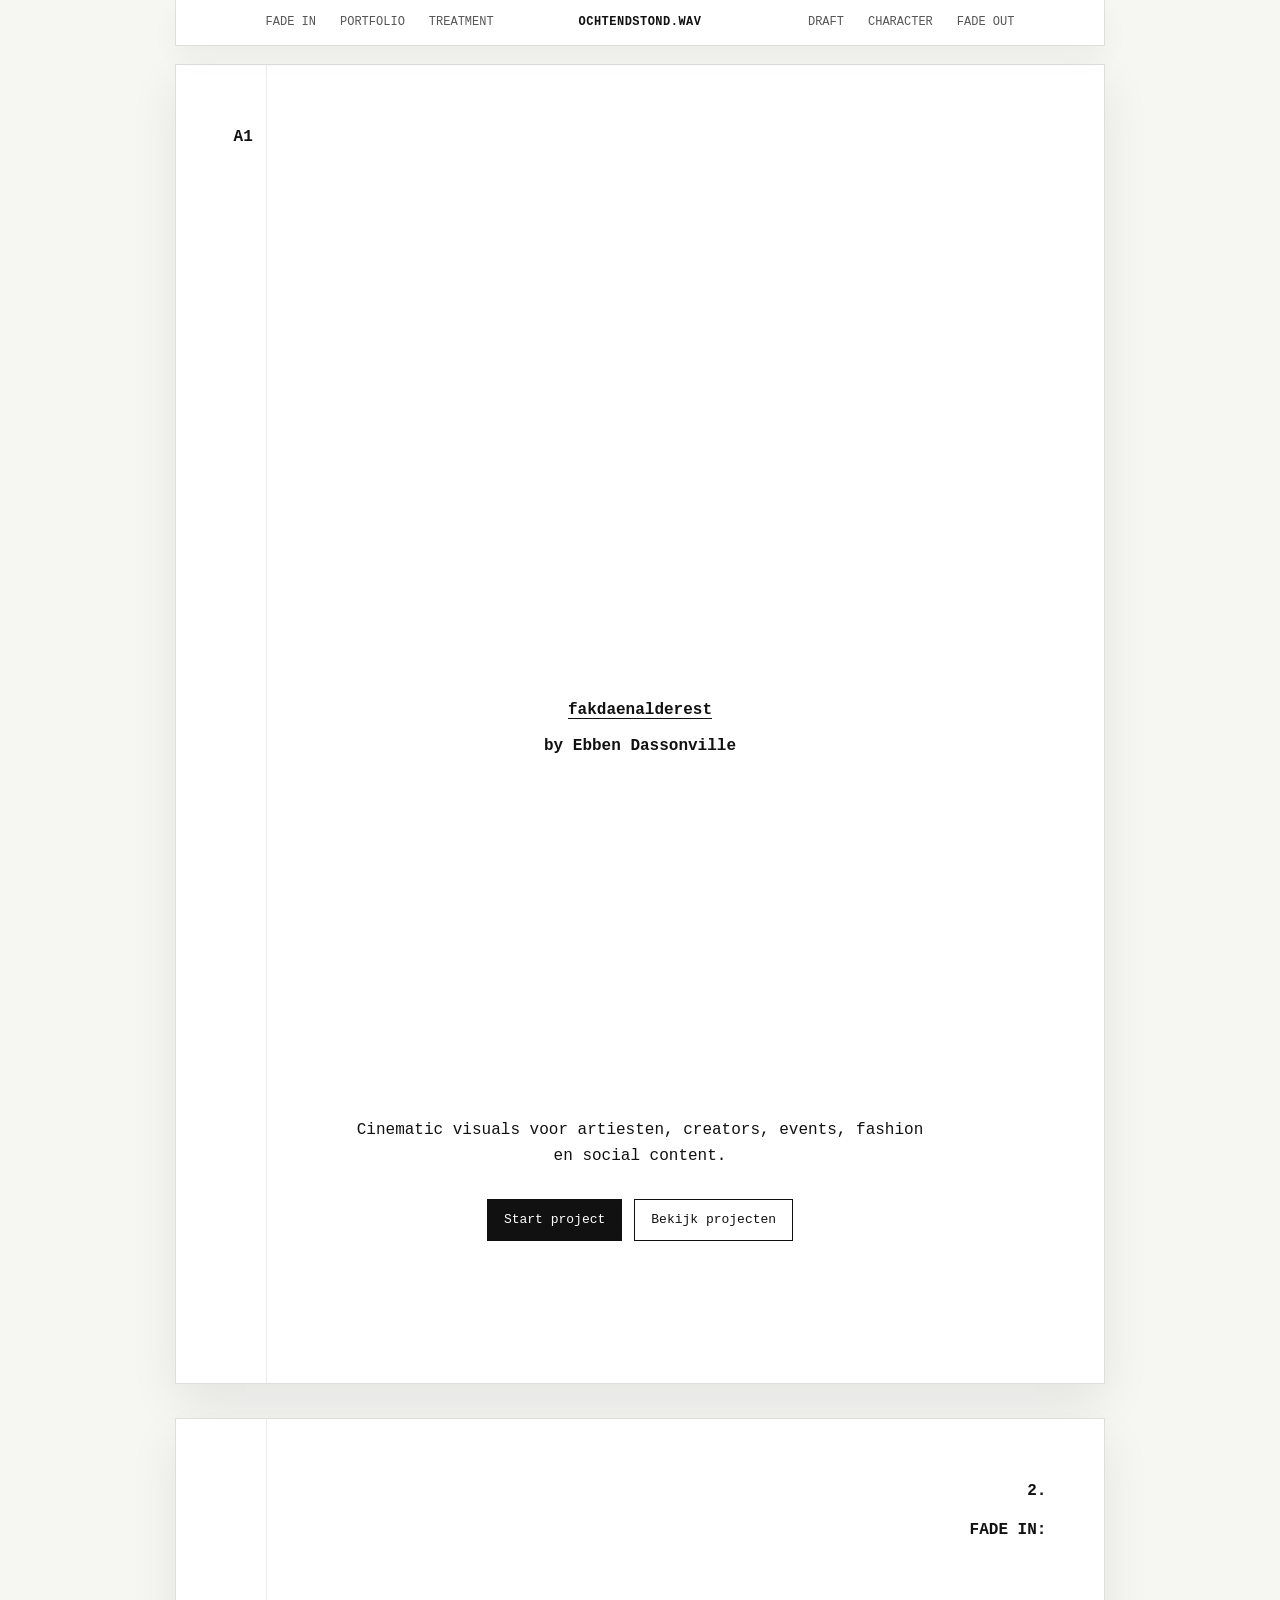
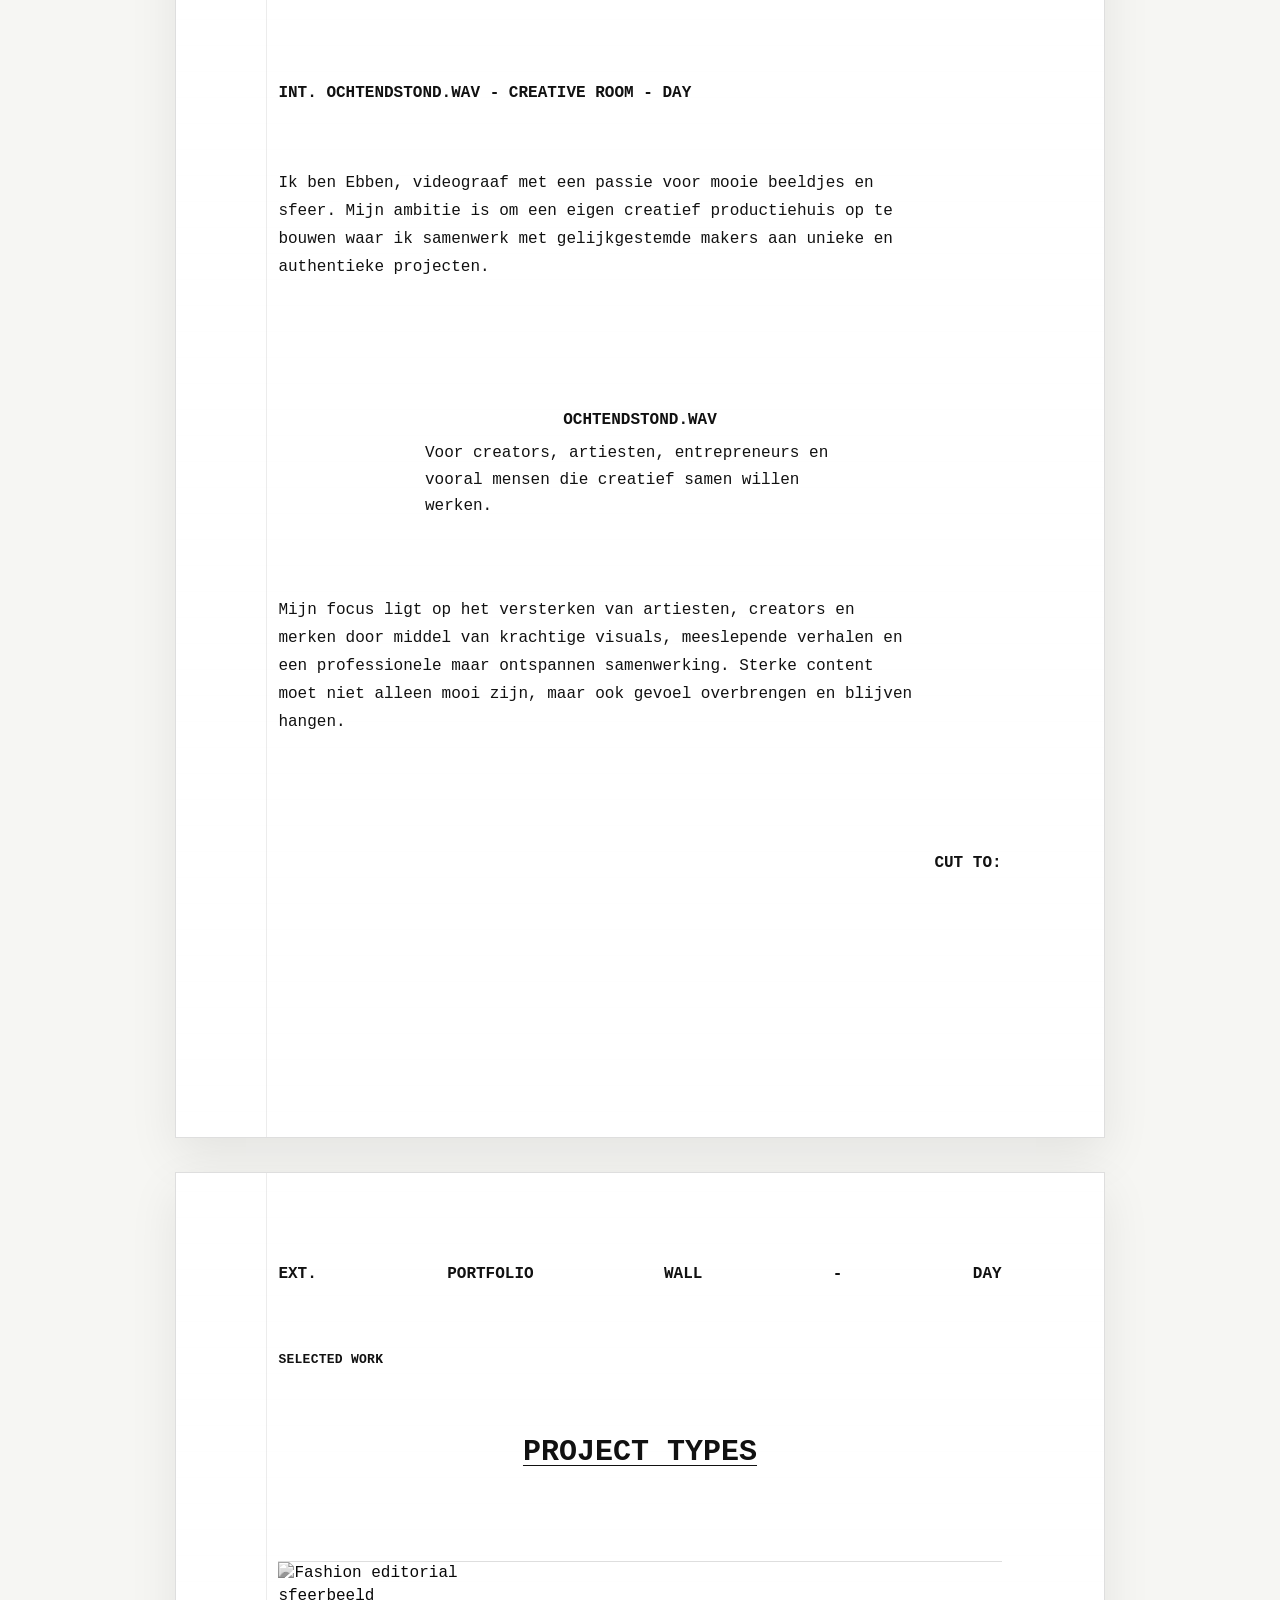
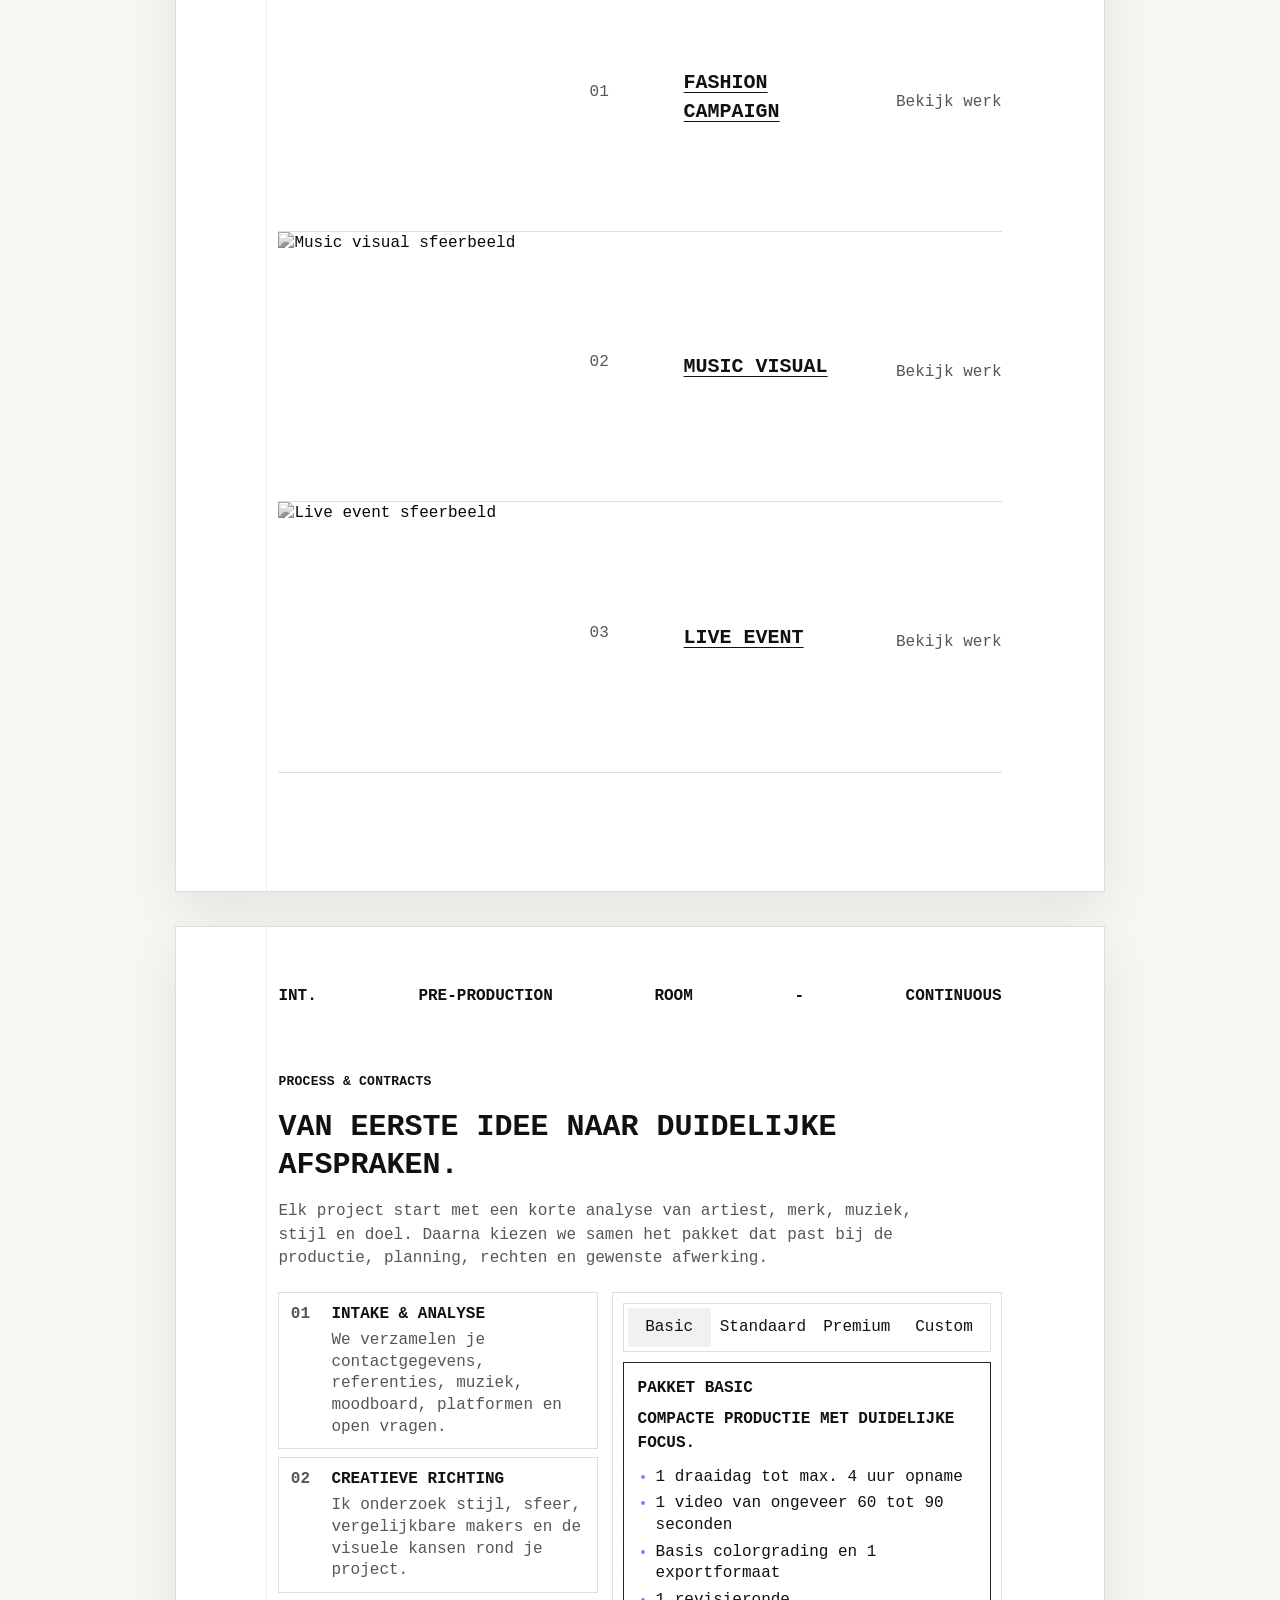
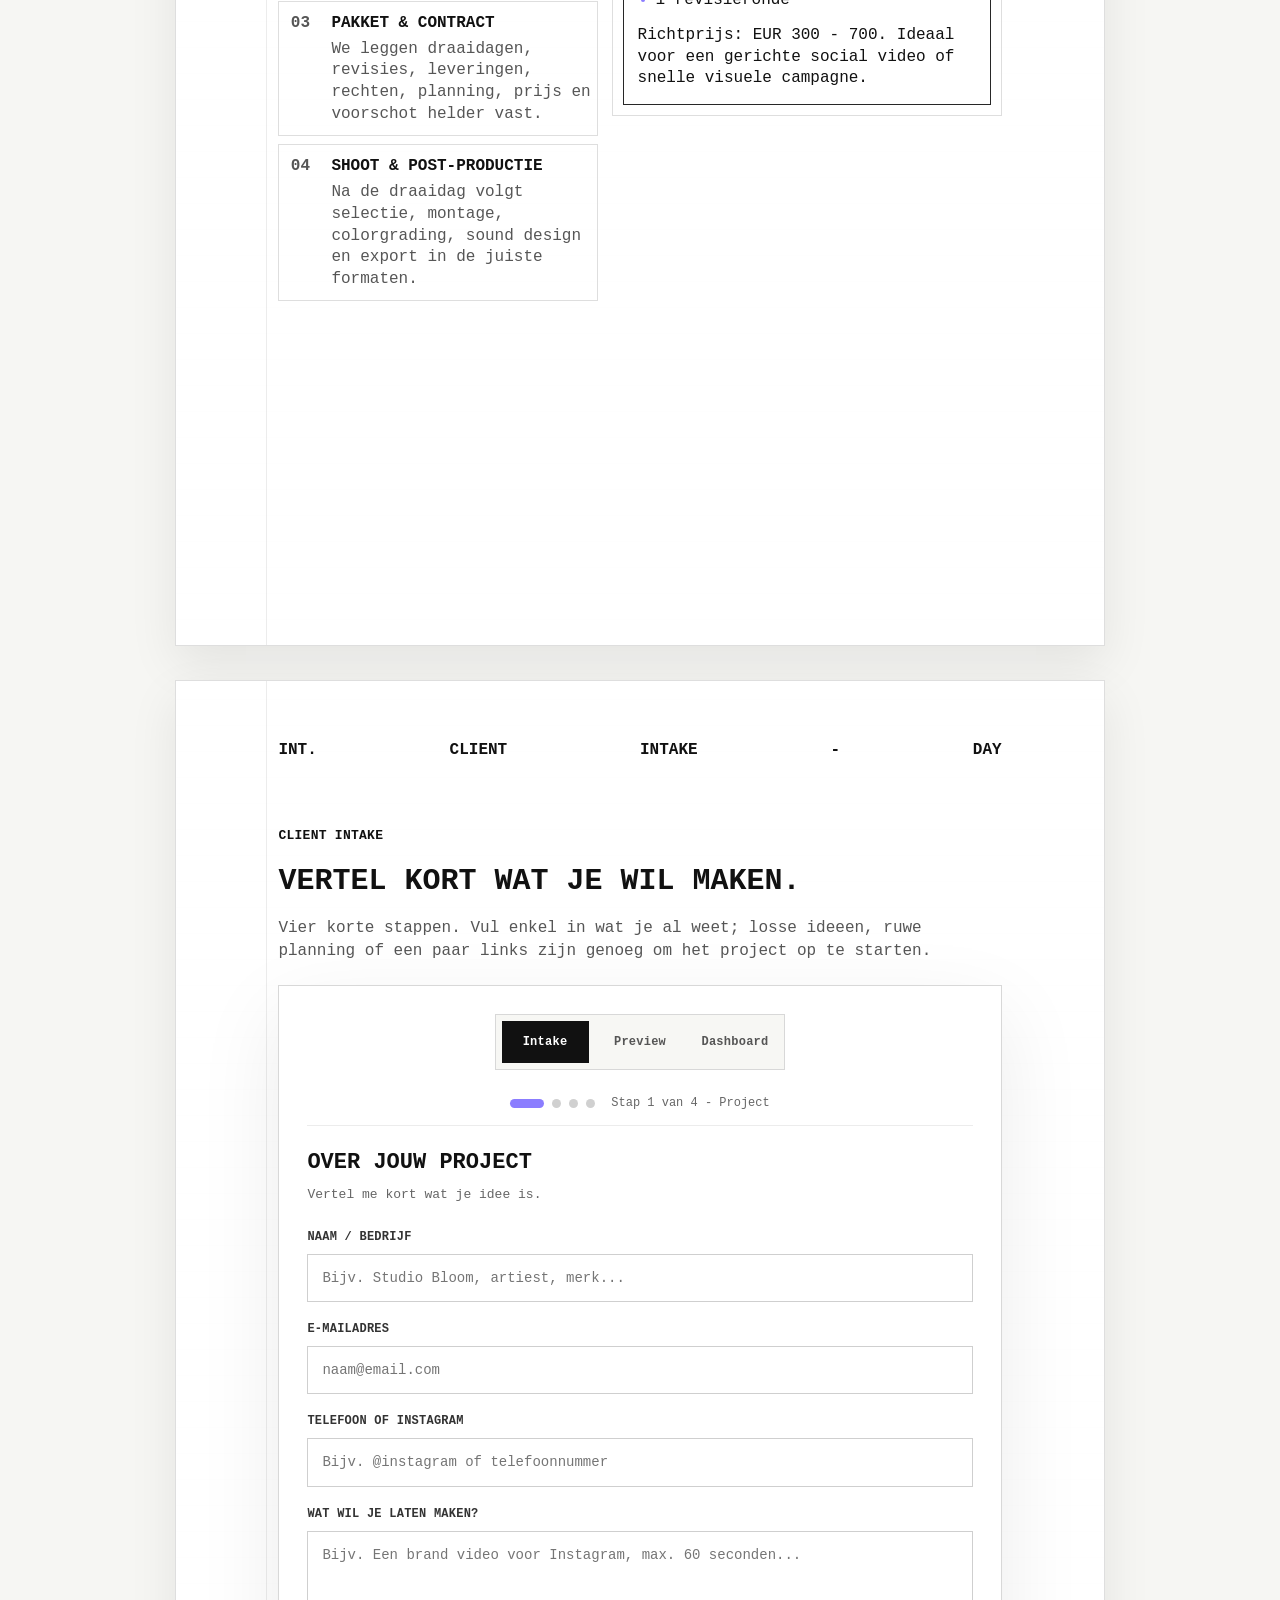
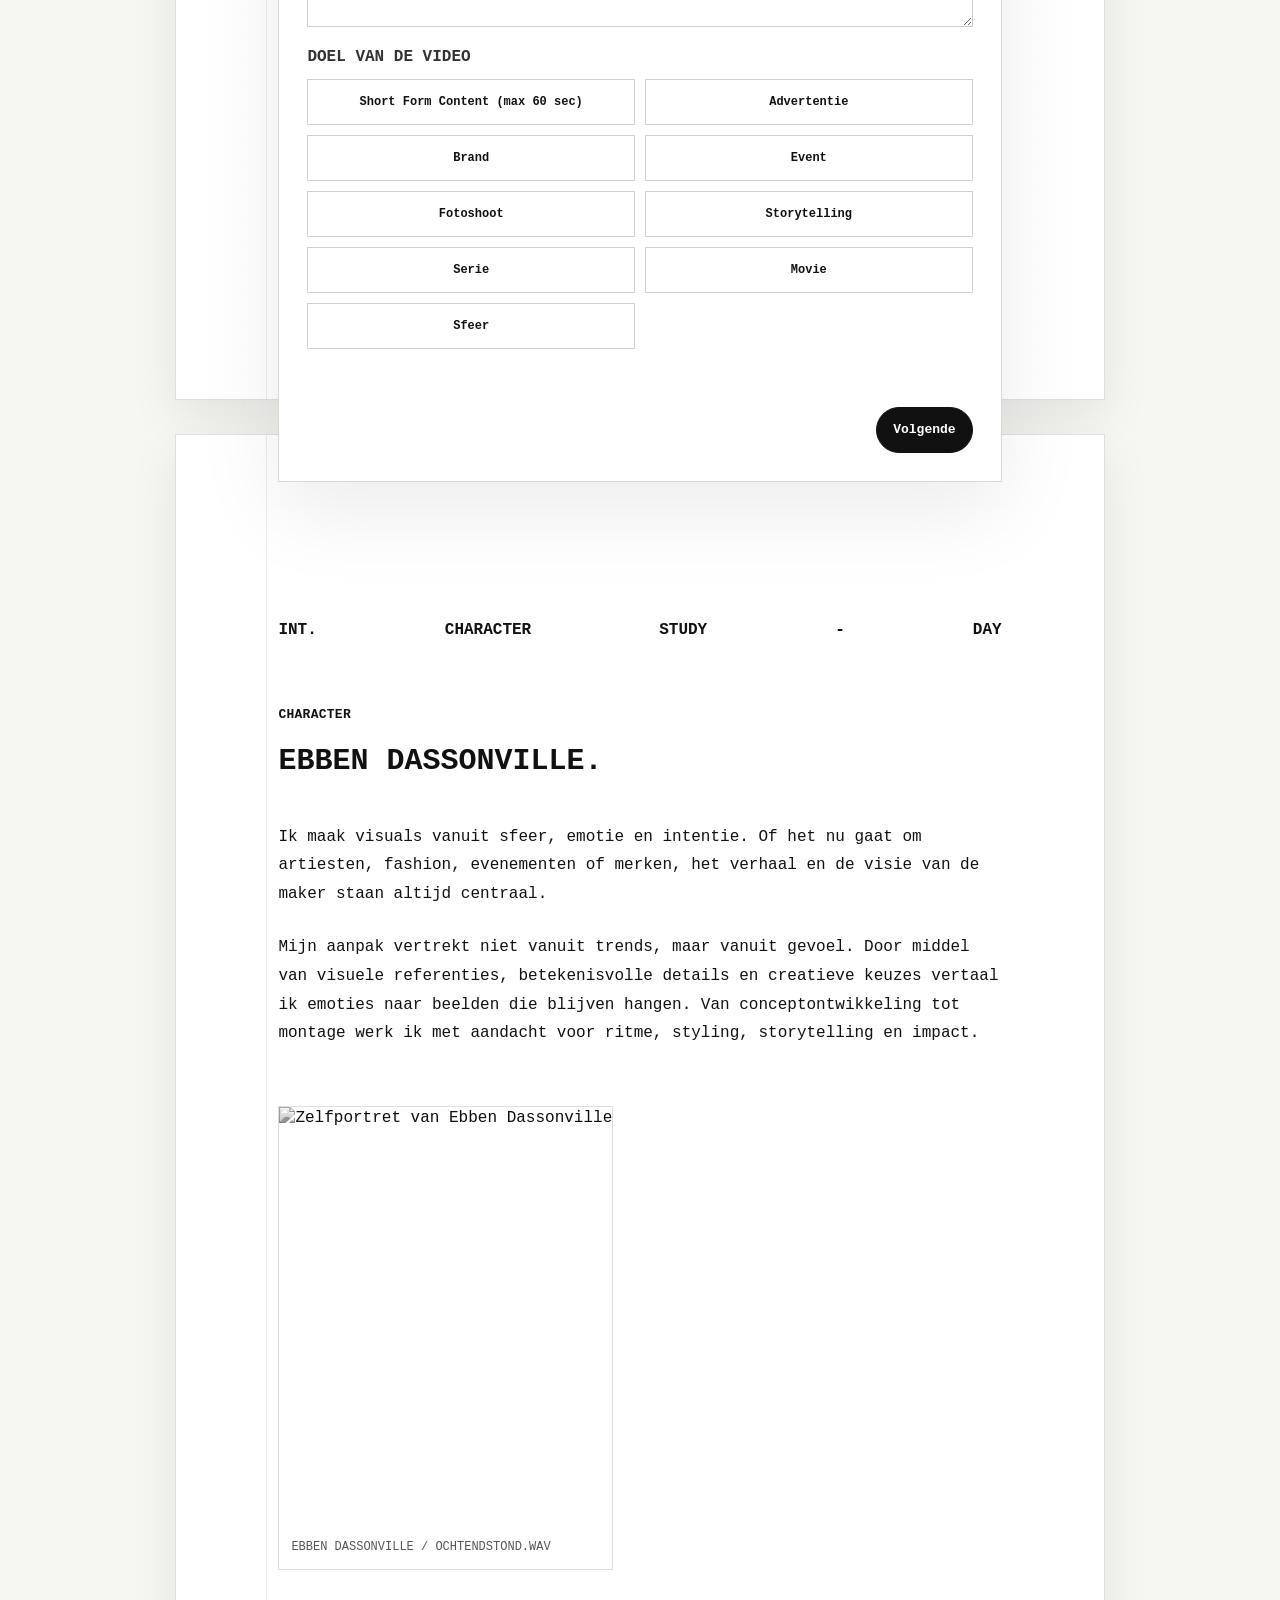
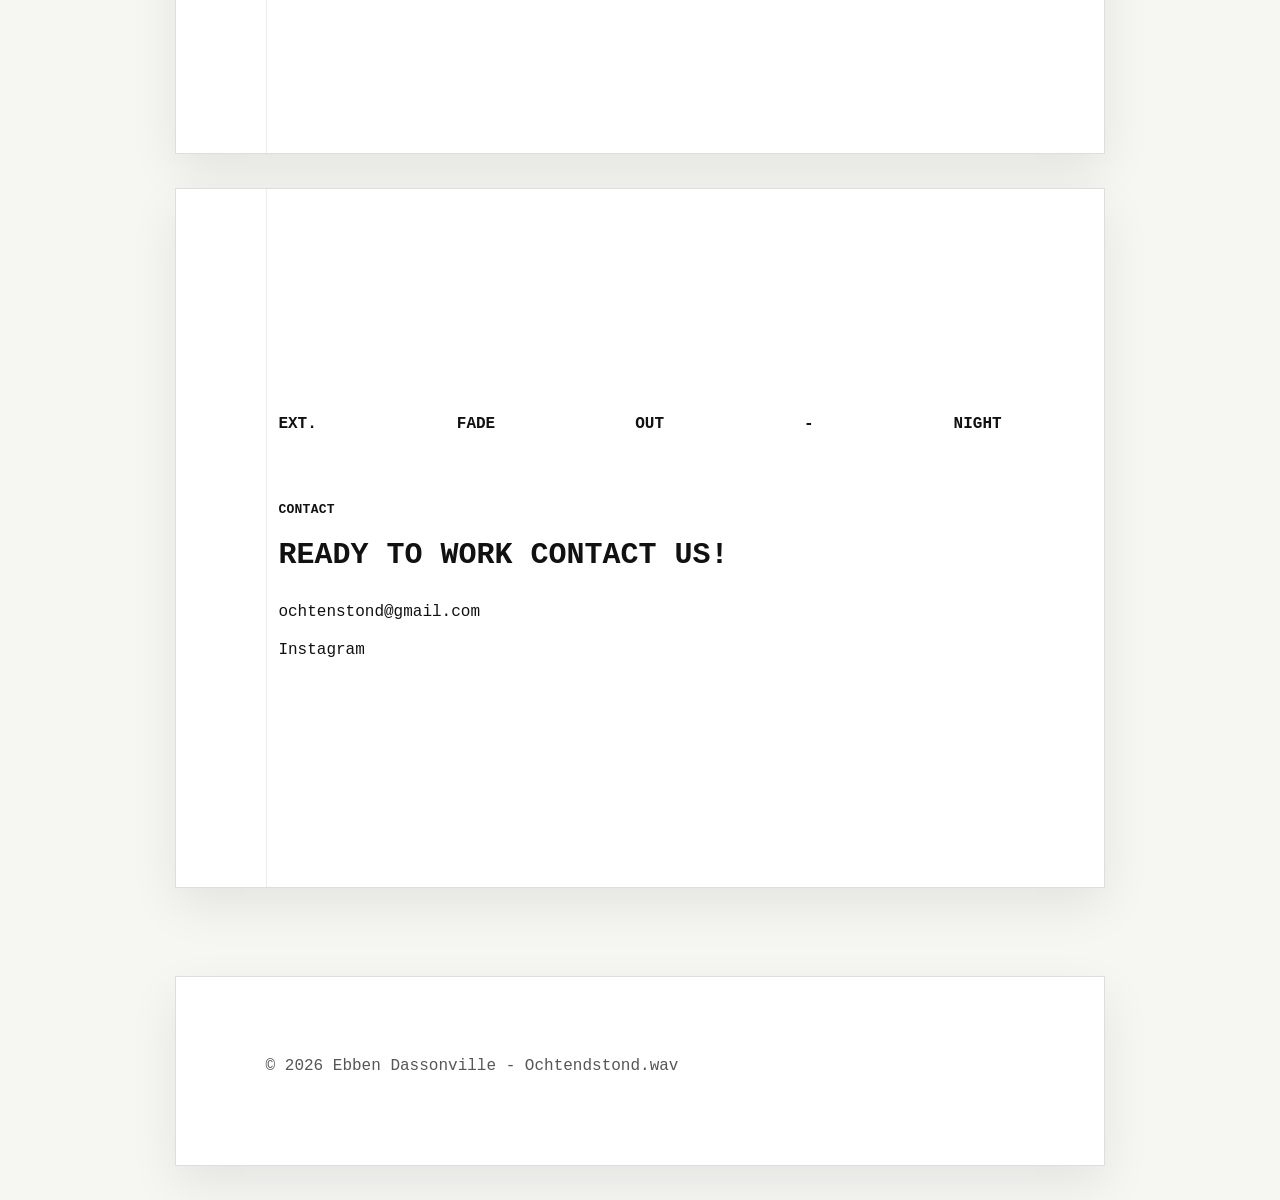
==== commit e8fa8418: "Add files via upload" ====
--- a/index.html
+++ b/index.html
@@ -7,20 +7,20 @@
   <meta property="og:type" content="website" />
   <meta property="og:title" content="Ochtendstond.WAV - Cinematic Visuals" />
   <meta property="og:description" content="Cinematic visuals voor artiesten, creators, events, fashion en social content." />
-  <meta property="og:image" content="https://fakdaenalderest.com/assets/FDS-groepsfoto.jpg" />
+  <meta property="og:image" content="https://fakdaenalderest.com/assets/DSC00262.JPG" />
   <meta property="og:url" content="https://fakdaenalderest.com/" />
   <meta name="twitter:card" content="summary_large_image" />
   <meta name="twitter:title" content="Ochtendstond.WAV - Cinematic Visuals" />
   <meta name="twitter:description" content="Cinematic visuals voor artiesten, creators, events, fashion en social content." />
-  <meta name="twitter:image" content="https://fakdaenalderest.com/assets/FDS-groepsfoto.jpg" />
+  <meta name="twitter:image" content="https://fakdaenalderest.com/assets/DSC00262.JPG" />
   <link rel="canonical" href="https://fakdaenalderest.com/" />
 
   <link rel="stylesheet" href="https://cdn.jsdelivr.net/npm/@tabler/icons-webfont@latest/tabler-icons.min.css">
-  <link rel="icon" type="image/jpeg" href="assets/favicon.png.jpg" />
-  <link rel="shortcut icon" type="image/jpeg" href="assets/favicon.png.jpg" />
-  <link rel="apple-touch-icon" href="assets/favicon.png.jpg" />
-  <link rel="preload" as="image" href="assets/FDS-groepsfoto.jpg">
-  <link rel="stylesheet" href="style.css" />
+  <link rel="icon" type="image/png" href="assets/favicon.png" />
+  <link rel="shortcut icon" type="image/png" href="assets/favicon.png" />
+  <link rel="apple-touch-icon" href="assets/favicon.png" />
+  <link rel="preload" as="image" href="assets/DSC00262.JPG">
+  <link rel="stylesheet" href="style.css?v=20260827-final" />
 
   <title>Ebben Dassonville - Visuals</title>
 </head>
@@ -28,8 +28,8 @@
 <body class="screenplay-site" data-web-app-url="https://script.google.com/macros/s/AKfycbzLbycL-A6nz-YAASXNSmbKkDYXyIheULGhSSXOK90BV1Yz51OiFy1w2h7F3xZlA-pELA/exec">
   <header class="site-header">
     <nav class="nav-links nav-left" aria-label="Begin navigatie">
-      <a href="#top">Fade in</a>
-      <a href="#story">Story</a>
+      <a href="#story">Fade in</a>
+      <a href="#work">Portfolio</a>
       <a href="#process">Treatment</a>
     </nav>
 
@@ -44,17 +44,13 @@
 
   <main id="top">
     <section class="hero">
+      <p class="script-corner script-corner-left">A1</p>
       <div class="hero-content">
-        <h1>Ochtendstond.WAV</h1>
-
-        <p class="script-label">fakdaenalderest</p>
+        <h1>fakdaenalderest</h1>
+
+        <p class="script-label">by Ebben Dassonville</p>
 
         <p class="hero-subtitle">Cinematic visuals voor artiesten, creators, events, fashion en social content.</p>
-
-        <div class="script-credit">
-          <span>Written & directed by</span>
-          <strong>Ebben Dassonville</strong>
-        </div>
 
         <div class="hero-actions">
           <a class="btn btn-primary" href="#intake">Start project</a>
@@ -64,8 +60,10 @@
     </section>
 
     <section id="story" class="section story-page">
-      <p class="page-number">2.</p>
-      <p class="transition">FADE IN:</p>
+      <div class="script-corner script-corner-right">
+        <span>2.</span>
+        <span>FADE IN:</span>
+      </div>
       <p class="slugline">INT. OCHTENDSTOND.WAV - CREATIVE ROOM - DAY</p>
 
       <p class="action">
@@ -90,7 +88,7 @@
 
       <div class="projects">
         <a class="project-card" href="work-fasion.html" aria-label="Bekijk fashion campaign portfolio">
-          <img src="assets/foto TOM 4 (1).png" alt="Fashion editorial sfeerbeeld" class="uitgezoomd" loading="lazy" decoding="async">
+          <img src="assets/foto TOM 4 (2).png" alt="Fashion editorial sfeerbeeld" class="uitgezoomd" loading="lazy" decoding="async">
           <div class="overlay">
             <p>01</p>
             <h3>Fashion Campaign</h3>
@@ -99,7 +97,7 @@
         </a>
 
         <a class="project-card" href="work-music.html" aria-label="Bekijk music visual portfolio">
-          <img class="music-visual-img" src="assets/FDS-groepsfoto.jpg" alt="Music visual sfeerbeeld" loading="lazy" decoding="async">
+          <img class="music-visual-img" src="assets/IMG_5492.JPG" alt="Music visual sfeerbeeld" loading="lazy" decoding="async">
           <div class="overlay">
             <p>02</p>
             <h3>Music Visual</h3>
@@ -108,9 +106,7 @@
         </a>
 
         <a class="project-card" href="work-events.html" aria-label="Bekijk live event portfolio">
-          <div class="project-image-placeholder" aria-hidden="true">
-            <span>LIVE EVENT FRAME</span>
-          </div>
+          <img src="assets/DSC00262.JPG" alt="Live event sfeerbeeld" loading="lazy" decoding="async">
           <div class="overlay">
             <p>03</p>
             <h3>Live Event</h3>
@@ -445,7 +441,7 @@
       </div>
 
       <figure class="about-portrait">
-        <img src="assets/selfie.jpg" alt="Zelfportret van Ebben Dassonville" loading="lazy" decoding="async">
+        <img src="assets/IMG_6539.JPG" alt="Zelfportret van Ebben Dassonville" loading="lazy" decoding="async">
         <figcaption>Ebben Dassonville / Ochtendstond.WAV</figcaption>
       </figure>
     </section>
@@ -467,6 +463,6 @@
     <p>© <span id="year"></span> Ebben Dassonville - Ochtendstond.wav</p>
   </footer>
 
-  <script src="script.js"></script>
+  <script src="script.js?v=20260827-final"></script>
 </body>
 </html>
--- a/style.css
+++ b/style.css
@@ -82,7 +82,7 @@
   padding: 150px 60px 90px;
   background:
     linear-gradient(90deg, rgba(0,0,0,0.88), rgba(0,0,0,0.45)),
-    url("assets/FDS-groepsfoto.jpg");
+    url("assets/DSC00262.JPG");
   background-size: cover;
   background-position: center;
 }
@@ -2396,3 +2396,1364 @@
     aspect-ratio: 16 / 10;
   }
 }
+
+/* A4 page rhythm */
+.screenplay-site .hero,
+.screenplay-site .section {
+  box-sizing: border-box;
+  aspect-ratio: 210 / 297;
+  min-height: clamp(980px, 118vw, 1320px);
+}
+
+.screenplay-site .hero {
+  min-height: clamp(980px, 118vw, 1320px);
+}
+
+.screenplay-site .section {
+  display: flex;
+  flex-direction: column;
+  justify-content: flex-start;
+}
+
+.screenplay-site #work,
+.screenplay-site #about,
+.screenplay-site #contact {
+  justify-content: center;
+}
+
+.screenplay-site #intake {
+  justify-content: flex-start;
+}
+
+.screenplay-site .story-page {
+  justify-content: center;
+}
+
+.storyboard-page .portfolio-hero,
+.storyboard-page .section {
+  box-sizing: border-box;
+  aspect-ratio: 210 / 297;
+  min-height: clamp(980px, 118vw, 1320px);
+}
+
+.storyboard-page .portfolio-hero {
+  min-height: clamp(980px, 118vw, 1320px);
+}
+
+@media (max-width: 900px) {
+  .screenplay-site .hero,
+  .screenplay-site .section,
+  .storyboard-page .portfolio-hero,
+  .storyboard-page .section {
+    aspect-ratio: auto;
+    min-height: min(860px, calc(100vh - 40px));
+  }
+
+  .screenplay-site #intake,
+  .screenplay-site #process {
+    min-height: auto;
+  }
+}
+
+/* Full-page screenplay placement */
+.screenplay-site .hero,
+.screenplay-site .section {
+  padding: clamp(58px, 7vw, 92px) clamp(34px, 8vw, 112px);
+}
+
+.screenplay-site .hero {
+  place-items: center;
+}
+
+.screenplay-site .hero-content {
+  max-width: 720px;
+  transform: translateY(-2vh);
+}
+
+.screenplay-site .hero-content::before,
+.screenplay-site .page-number {
+  display: none;
+}
+
+.screenplay-site .script-corner {
+  position: absolute;
+  z-index: 2;
+  margin: 0;
+  color: #111;
+  font-size: clamp(13px, 1.4vw, 16px);
+  font-weight: 700;
+  letter-spacing: 0;
+  line-height: 1.8;
+  text-transform: uppercase;
+}
+
+.screenplay-site .script-corner-left {
+  top: clamp(28px, 4.5vw, 58px);
+  left: clamp(28px, 4.5vw, 58px);
+}
+
+.screenplay-site .script-corner-right {
+  top: clamp(28px, 4.5vw, 58px);
+  right: clamp(28px, 4.5vw, 58px);
+  display: grid;
+  gap: 10px;
+  text-align: right;
+}
+
+.screenplay-site .story-page {
+  justify-content: center;
+  padding-top: clamp(118px, 12vw, 170px);
+  padding-bottom: clamp(118px, 12vw, 170px);
+}
+
+.screenplay-site .story-page .slugline {
+  margin-top: 0;
+  margin-bottom: clamp(38px, 5vw, 70px);
+}
+
+.screenplay-site .story-page .action {
+  max-width: 640px;
+  margin-bottom: clamp(34px, 4vw, 58px);
+}
+
+.screenplay-site .story-page .character {
+  margin-top: clamp(42px, 6vw, 84px);
+}
+
+.screenplay-site .story-page .dialogue {
+  margin-bottom: clamp(42px, 6vw, 80px);
+}
+
+.screenplay-site .story-page > .transition:last-child {
+  margin-top: clamp(36px, 5vw, 72px);
+}
+
+@media (max-width: 900px) {
+  .screenplay-site .script-corner-left,
+  .screenplay-site .script-corner-right {
+    top: 24px;
+  }
+
+  .screenplay-site .script-corner-left {
+    left: 22px;
+  }
+
+  .screenplay-site .script-corner-right {
+    right: 22px;
+  }
+
+  .screenplay-site .hero-content {
+    transform: none;
+  }
+
+  .screenplay-site .story-page {
+    padding-top: 92px;
+    padding-bottom: 92px;
+  }
+}
+
+/* Strict 12-point screenplay layout */
+.screenplay-site,
+.screenplay-site button,
+.screenplay-site input,
+.screenplay-site textarea,
+.screenplay-site select,
+.storyboard-page,
+.storyboard-page button,
+.storyboard-page input,
+.storyboard-page textarea,
+.storyboard-page select {
+  font-family: "Courier New", Courier, monospace;
+  font-size: 12pt;
+  line-height: 1.45;
+}
+
+.screenplay-site h1,
+.screenplay-site h2,
+.screenplay-site h3,
+.screenplay-site p,
+.screenplay-site a,
+.screenplay-site li,
+.screenplay-site label,
+.screenplay-site span,
+.screenplay-site strong,
+.storyboard-page h1,
+.storyboard-page h2,
+.storyboard-page h3,
+.storyboard-page p,
+.storyboard-page a,
+.storyboard-page li,
+.storyboard-page span,
+.storyboard-page strong {
+  font-size: 12pt;
+  letter-spacing: 0;
+}
+
+.screenplay-site .hero {
+  padding: clamp(46px, 5vw, 66px);
+}
+
+.screenplay-site .hero-content {
+  display: grid;
+  place-items: center;
+  min-height: 100%;
+  max-width: none;
+  transform: none;
+}
+
+.screenplay-site .hero h1 {
+  position: absolute;
+  top: 48%;
+  left: clamp(34px, 8vw, 112px);
+  right: clamp(34px, 8vw, 112px);
+  margin: 0;
+  color: #111;
+  font-size: 12pt;
+  font-weight: 700;
+  text-align: center;
+  text-transform: none;
+}
+
+.screenplay-site .script-label {
+  position: absolute;
+  top: calc(48% + 34px);
+  left: clamp(34px, 8vw, 112px);
+  right: clamp(34px, 8vw, 112px);
+  margin: 0;
+  color: #111;
+  font-size: 12pt;
+  font-weight: 700;
+  text-align: center;
+  text-transform: none;
+}
+
+.screenplay-site .hero-subtitle {
+  position: absolute;
+  left: clamp(34px, 8vw, 112px);
+  right: clamp(34px, 8vw, 112px);
+  bottom: 150px;
+  max-width: none;
+  margin: 0 auto;
+  color: #111;
+  font-size: 12pt;
+}
+
+.screenplay-site .hero-actions {
+  position: absolute;
+  left: clamp(34px, 8vw, 112px);
+  right: clamp(34px, 8vw, 112px);
+  bottom: 78px;
+}
+
+.screenplay-site .script-corner {
+  font-size: 12pt;
+}
+
+.screenplay-site #work .section-head::before {
+  content: "EXT.                    PORTFOLIO.                    DAY";
+}
+
+.screenplay-site #process .section-head::before {
+  content: "INT.                    PRE-PRODUCTION.                    CONTINUOUS";
+}
+
+.screenplay-site #intake .section-head::before {
+  content: "INT.                    PROJECT DRAFT.                    START";
+}
+
+.screenplay-site #about .section-head::before {
+  content: "INT.                    CHARACTER.                    INTRODUCTION";
+}
+
+.screenplay-site #contact .section-head::before {
+  content: "EXT.                    FADE OUT.                    NIGHT";
+}
+
+.screenplay-site #work .section-head::before,
+.screenplay-site #process .section-head::before,
+.screenplay-site #intake .section-head::before,
+.screenplay-site #about .section-head::before,
+.screenplay-site #contact .section-head::before {
+  white-space: pre;
+  word-spacing: clamp(10px, 2vw, 28px);
+  overflow-wrap: anywhere;
+}
+
+.screenplay-site #process,
+.screenplay-site #intake {
+  padding-top: 58px;
+  padding-bottom: 58px;
+}
+
+.screenplay-site #process .section-head,
+.screenplay-site #intake .section-head {
+  margin-bottom: 22px;
+}
+
+.screenplay-site #process .section-sub,
+.screenplay-site #intake .section-sub {
+  max-width: 68ch;
+  line-height: 1.45;
+}
+
+.screenplay-site #process .process-grid {
+  grid-template-columns: minmax(0, 0.9fr) minmax(0, 1.1fr);
+  gap: 14px;
+}
+
+.screenplay-site #process .workflow-list {
+  gap: 8px;
+}
+
+.screenplay-site #process .workflow-step {
+  grid-template-columns: 42px 1fr;
+  gap: 10px;
+  padding: 10px 0;
+}
+
+.screenplay-site #process .workflow-step h3,
+.screenplay-site #process .package-detail h3 {
+  margin-bottom: 4px;
+}
+
+.screenplay-site #process .workflow-step p,
+.screenplay-site #process .package-note,
+.screenplay-site #process .package-detail li {
+  line-height: 1.35;
+}
+
+.screenplay-site #process .package-explorer {
+  padding: 10px;
+}
+
+.screenplay-site #process .package-tabs {
+  gap: 4px;
+  margin-bottom: 10px;
+  padding: 4px;
+}
+
+.screenplay-site #process .package-option {
+  padding: 8px 5px;
+}
+
+.screenplay-site #process .package-detail {
+  min-height: auto;
+  padding: 14px;
+}
+
+.screenplay-site #process .package-detail ul {
+  gap: 5px;
+  margin: 12px 0 14px;
+}
+
+.screenplay-site #process .package-label {
+  margin-bottom: 8px;
+}
+
+.screenplay-site #intake .system-card {
+  max-width: 720px;
+  margin: 0 auto;
+  padding: 18px 22px;
+}
+
+.screenplay-site #intake .tab-bar {
+  margin-bottom: 18px;
+}
+
+.screenplay-site #intake .progress-bar {
+  margin-bottom: 22px;
+  padding-bottom: 12px;
+}
+
+.screenplay-site #intake .form-step h3 {
+  margin-bottom: 6px;
+  text-align: left;
+}
+
+.screenplay-site #intake .form-step > p {
+  max-width: none;
+  margin: 0 0 16px;
+  text-align: left;
+}
+
+.screenplay-site #intake label,
+.screenplay-site #intake .field-block {
+  margin-bottom: 11px;
+}
+
+.screenplay-site #intake input,
+.screenplay-site #intake textarea,
+.screenplay-site #intake select {
+  margin-top: 4px;
+  padding: 8px 0;
+}
+
+.screenplay-site #intake textarea {
+  min-height: 68px;
+  padding: 8px;
+}
+
+.screenplay-site #intake .option-grid {
+  grid-template-columns: repeat(3, minmax(0, 1fr));
+  gap: 6px;
+  margin-top: 7px;
+}
+
+.screenplay-site #intake .option {
+  min-height: 36px;
+  padding: 7px 6px;
+}
+
+.screenplay-site #intake .form-status {
+  min-height: 18px;
+  margin-top: 10px;
+}
+
+.screenplay-site #intake .form-nav {
+  margin-top: 16px;
+}
+
+@media (max-width: 900px) {
+  .screenplay-site .hero h1 {
+    top: 44%;
+  }
+
+  .screenplay-site .script-label {
+    top: calc(44% + 32px);
+  }
+
+  .screenplay-site .hero-subtitle {
+    bottom: 132px;
+  }
+
+  .screenplay-site .hero-actions {
+    bottom: 54px;
+  }
+
+  .screenplay-site #process .process-grid,
+  .screenplay-site #intake .option-grid {
+    grid-template-columns: 1fr;
+  }
+
+  .screenplay-site #work .section-head::before,
+  .screenplay-site #process .section-head::before,
+  .screenplay-site #intake .section-head::before,
+  .screenplay-site #about .section-head::before,
+  .screenplay-site #contact .section-head::before {
+    white-space: normal;
+    word-spacing: normal;
+  }
+}
+
+/* Final screenplay polish */
+.screenplay-site .hero h1 {
+  text-decoration: underline;
+  text-decoration-thickness: 1px;
+  text-underline-offset: 4px;
+}
+
+.screenplay-site .script-label {
+  font-weight: 700;
+}
+
+.screenplay-site .section-head {
+  width: 100%;
+  max-width: none;
+}
+
+.screenplay-site .section-head h2,
+.screenplay-site .section-sub {
+  max-width: 680px;
+}
+
+.screenplay-site #work .section-head::before,
+.screenplay-site #process .section-head::before,
+.screenplay-site #intake .section-head::before,
+.screenplay-site #about .section-head::before,
+.screenplay-site #contact .section-head::before {
+  width: 100%;
+  margin-bottom: clamp(42px, 5vw, 74px);
+  white-space: normal;
+  word-spacing: normal;
+  text-align: justify;
+  text-align-last: justify;
+}
+
+.screenplay-site #work .section-head::before {
+  content: "EXT. PORTFOLIO WALL - DAY";
+}
+
+.screenplay-site #process .section-head::before {
+  content: "INT. PRE-PRODUCTION ROOM - CONTINUOUS";
+}
+
+.screenplay-site #intake .section-head::before {
+  content: "INT. CLIENT INTAKE - DAY";
+}
+
+.screenplay-site #about .section-head::before {
+  content: "INT. CHARACTER STUDY - DAY";
+}
+
+.screenplay-site #contact .section-head::before {
+  content: "EXT. FADE OUT - NIGHT";
+}
+
+.screenplay-site #work {
+  justify-content: flex-start;
+}
+
+.screenplay-site #work .section-head {
+  margin-bottom: clamp(48px, 7vw, 96px);
+}
+
+.screenplay-site #work .section-head h2 {
+  max-width: none;
+  margin-top: clamp(34px, 5vw, 76px);
+  text-align: center;
+  text-decoration: underline;
+  text-decoration-thickness: 1px;
+  text-underline-offset: 5px;
+}
+
+.screenplay-site #work .section-head .eyebrow::after {
+  content: "";
+}
+
+.screenplay-site #work .section-sub {
+  margin-inline: auto;
+  text-align: center;
+}
+
+.screenplay-site #work .projects {
+  gap: 0;
+  border-top: 1px solid var(--script-rule);
+  border-bottom: 1px solid var(--script-rule);
+}
+
+.screenplay-site #work .project-card {
+  min-height: clamp(190px, 22vw, 270px);
+  grid-template-columns: minmax(160px, 260px) minmax(0, 1fr);
+  border-bottom: 1px solid var(--script-rule);
+}
+
+.screenplay-site #work .project-card:last-child {
+  border-bottom: 0;
+}
+
+.screenplay-site #work .overlay {
+  display: grid;
+  grid-template-columns: 72px minmax(0, 1fr) auto;
+  align-items: center;
+  gap: 22px;
+  padding: 0 0 0 clamp(20px, 4vw, 58px);
+}
+
+.screenplay-site #work .overlay h3 {
+  margin: 0;
+  text-decoration: underline;
+  text-decoration-thickness: 1px;
+  text-underline-offset: 4px;
+}
+
+.screenplay-site #work .overlay span {
+  justify-self: end;
+  white-space: nowrap;
+}
+
+.screenplay-site #contact {
+  aspect-ratio: auto;
+  min-height: clamp(520px, 58vw, 700px);
+  justify-content: center;
+}
+
+.screenplay-site #contact .section-head {
+  margin-bottom: 26px;
+}
+
+.screenplay-site #contact .contact-grid {
+  align-items: center;
+}
+
+@media (max-width: 900px) {
+  .screenplay-site #work .section-head::before,
+  .screenplay-site #process .section-head::before,
+  .screenplay-site #intake .section-head::before,
+  .screenplay-site #about .section-head::before,
+  .screenplay-site #contact .section-head::before {
+    text-align: left;
+    text-align-last: auto;
+  }
+
+  .screenplay-site #work .project-card {
+    grid-template-columns: 1fr;
+  }
+
+  .screenplay-site #work .overlay {
+    grid-template-columns: 48px 1fr;
+    padding: 18px 0;
+  }
+
+  .screenplay-site #work .overlay span {
+    grid-column: 2;
+    justify-self: start;
+  }
+
+  .screenplay-site #contact {
+    min-height: auto;
+  }
+}
+
+/* Portfolio screenplay remake */
+.storyboard-page {
+  --paper: #ffffff;
+  --script-ink: #111111;
+  --script-muted: #565656;
+  --script-rule: #dedede;
+  --script-red: #111111;
+  background: #f6f6f3;
+  color: var(--script-ink);
+  font-family: "Courier New", Courier, monospace;
+  font-size: 12pt;
+}
+
+.storyboard-page .site-header {
+  width: min(100%, 1080px);
+  min-height: 64px;
+  display: grid;
+  grid-template-columns: minmax(0, 1fr) auto minmax(0, 1fr);
+  gap: clamp(14px, 3vw, 42px);
+  align-items: center;
+  margin: 0 auto;
+  padding: 0 clamp(22px, 7vw, 104px);
+  border: 1px solid var(--script-rule);
+  border-top: 0;
+  background: rgba(255, 255, 255, 0.96);
+  box-shadow: 0 10px 28px rgba(0, 0, 0, 0.045);
+}
+
+.storyboard-page .nav-left,
+.storyboard-page .nav-right {
+  display: flex;
+  gap: clamp(14px, 2vw, 30px);
+  align-items: center;
+}
+
+.storyboard-page .nav-right {
+  justify-content: flex-end;
+}
+
+.storyboard-page .logo,
+.storyboard-page .nav-links a {
+  color: var(--script-ink);
+  font-family: "Courier New", Courier, monospace;
+  font-size: clamp(11px, 1.05vw, 12px);
+  font-weight: 400;
+  letter-spacing: 0;
+  text-decoration: none;
+  text-transform: uppercase;
+  white-space: nowrap;
+}
+
+.storyboard-page .logo {
+  font-weight: 700;
+}
+
+.storyboard-page .portfolio-script {
+  width: min(100%, 1080px);
+  margin: 0 auto;
+  padding: 18px clamp(10px, 2vw, 24px) 54px;
+}
+
+.storyboard-page .portfolio-sheet {
+  position: relative;
+  width: min(100%, 930px);
+  min-height: clamp(980px, 118vw, 1320px);
+  box-sizing: border-box;
+  display: flex;
+  flex-direction: column;
+  margin: 0 auto 34px;
+  padding: clamp(58px, 7vw, 98px) clamp(28px, 7vw, 104px) clamp(68px, 8vw, 112px);
+  border: 1px solid var(--script-rule);
+  background:
+    linear-gradient(90deg, transparent 0, transparent 9.6%, rgba(0, 0, 0, 0.055) 9.7%, transparent 9.8%),
+    var(--paper);
+  box-shadow: 0 20px 60px rgba(0, 0, 0, 0.08);
+}
+
+.storyboard-page .portfolio-cover {
+  justify-content: center;
+  text-align: center;
+}
+
+.storyboard-page .portfolio-page-number {
+  position: absolute;
+  top: clamp(58px, 7vw, 98px);
+  right: clamp(28px, 7vw, 104px);
+  margin: 0;
+  font-weight: 700;
+}
+
+.storyboard-page .portfolio-slug {
+  width: 100%;
+  margin: 0 0 clamp(70px, 8vw, 120px);
+  font-weight: 700;
+  text-align: justify;
+  text-align-last: justify;
+  text-transform: uppercase;
+}
+
+.storyboard-page .portfolio-cover-copy {
+  width: min(100%, 620px);
+  margin: auto;
+}
+
+.storyboard-page .portfolio-cover-copy h1 {
+  margin: 28px 0;
+  font-size: 12pt;
+  line-height: 1.65;
+  text-decoration: underline;
+  text-underline-offset: 4px;
+  text-transform: uppercase;
+}
+
+.storyboard-page .portfolio-cover-copy p,
+.storyboard-page .storyboard-intro p,
+.storyboard-page .portfolio-caption p,
+.storyboard-page .portfolio-cta p {
+  font-size: 12pt;
+  line-height: 1.8;
+}
+
+.storyboard-page .portfolio-switcher {
+  width: min(100%, 930px);
+  display: grid;
+  grid-template-columns: repeat(3, 1fr);
+  gap: 0;
+  margin: 0 auto 34px;
+  border: 1px solid var(--script-rule);
+  background: #fff;
+}
+
+.storyboard-page .portfolio-switcher a {
+  min-height: 58px;
+  display: grid;
+  place-items: center;
+  padding: 10px;
+  border-right: 1px solid var(--script-rule);
+  color: var(--script-ink);
+  font-size: 12pt;
+  text-align: center;
+  text-decoration: none;
+  text-transform: uppercase;
+}
+
+.storyboard-page .portfolio-switcher a:last-child {
+  border-right: 0;
+}
+
+.storyboard-page .portfolio-switcher a:hover,
+.storyboard-page .portfolio-switcher a.active {
+  background: #111;
+  color: #fff;
+}
+
+.storyboard-page .portfolio-wall {
+  min-height: auto;
+}
+
+.storyboard-page .storyboard-intro {
+  max-width: 700px;
+  margin-bottom: clamp(34px, 5vw, 64px);
+}
+
+.storyboard-page .storyboard-intro h2,
+.storyboard-page .portfolio-cta h2 {
+  margin: 12px 0;
+  font-size: 12pt;
+  line-height: 1.8;
+  text-decoration: underline;
+  text-underline-offset: 4px;
+  text-transform: uppercase;
+}
+
+.storyboard-page .moodboard-grid {
+  display: grid;
+  grid-template-columns: repeat(12, 1fr);
+  gap: clamp(10px, 1.6vw, 18px);
+  align-items: start;
+}
+
+.storyboard-page .portfolio-item {
+  grid-column: span 4;
+  display: block;
+  min-width: 0;
+  border: 1px solid var(--script-rule);
+  background: #fff;
+  color: var(--script-ink);
+  text-decoration: none;
+  overflow: hidden;
+}
+
+.storyboard-page .portfolio-item.wide {
+  grid-column: span 8;
+}
+
+.storyboard-page .portfolio-item.tall {
+  grid-row: span 2;
+}
+
+.storyboard-page .portfolio-media {
+  display: block;
+  width: 100%;
+  height: auto;
+  aspect-ratio: 4 / 5;
+  object-fit: cover;
+  filter: grayscale(1) contrast(1.08);
+  transition: filter 0.24s ease, transform 0.24s ease;
+}
+
+.storyboard-page .portfolio-item.wide .portfolio-media {
+  aspect-ratio: 16 / 9;
+}
+
+.storyboard-page .storyboard-frame:hover .portfolio-media {
+  filter: grayscale(0.05) contrast(1.04) saturate(1.06);
+  transform: scale(1.018);
+}
+
+.storyboard-page .portfolio-caption {
+  padding: 18px;
+  border-top: 1px solid var(--script-rule);
+}
+
+.storyboard-page .portfolio-caption span,
+.storyboard-page .portfolio-empty span {
+  display: block;
+  margin-bottom: 12px;
+  font-weight: 700;
+}
+
+.storyboard-page .portfolio-caption h3 {
+  margin: 0 0 8px;
+  font-size: 12pt;
+  line-height: 1.5;
+  text-decoration: underline;
+  text-underline-offset: 3px;
+  text-transform: uppercase;
+}
+
+.storyboard-page .portfolio-empty {
+  min-height: 270px;
+  display: grid;
+  align-content: center;
+  justify-items: center;
+  padding: 24px;
+  background:
+    repeating-linear-gradient(0deg, transparent 0 23px, rgba(0, 0, 0, 0.028) 24px),
+    #fff;
+  color: var(--script-muted);
+  text-align: center;
+  text-transform: uppercase;
+}
+
+.storyboard-page .portfolio-closing {
+  min-height: clamp(520px, 58vw, 700px);
+  justify-content: center;
+}
+
+.storyboard-page .portfolio-cta {
+  display: grid;
+  grid-template-columns: minmax(0, 1fr) auto;
+  gap: 28px;
+  align-items: end;
+  padding: 0;
+  border: 0;
+  background: transparent;
+}
+
+@media (max-width: 900px) {
+  .storyboard-page .site-header {
+    grid-template-columns: 1fr;
+    justify-items: center;
+    padding-top: 14px;
+    padding-bottom: 14px;
+  }
+
+  .storyboard-page .nav-left,
+  .storyboard-page .nav-right {
+    justify-content: center;
+    flex-wrap: wrap;
+  }
+
+  .storyboard-page .portfolio-sheet {
+    min-height: auto;
+    padding: 54px 22px 60px;
+  }
+
+  .storyboard-page .portfolio-slug {
+    text-align: left;
+    text-align-last: auto;
+  }
+
+  .storyboard-page .portfolio-switcher {
+    grid-template-columns: 1fr;
+  }
+
+  .storyboard-page .portfolio-switcher a {
+    border-right: 0;
+    border-bottom: 1px solid var(--script-rule);
+  }
+
+  .storyboard-page .portfolio-switcher a:last-child {
+    border-bottom: 0;
+  }
+
+  .storyboard-page .portfolio-item,
+  .storyboard-page .portfolio-item.wide {
+    grid-column: 1 / -1;
+  }
+
+  .storyboard-page .portfolio-cta {
+    grid-template-columns: 1fr;
+  }
+}
+
+/* Final portfolio polish: same cinematic language as the index, built for easy asset swaps. */
+.storyboard-page {
+  min-height: 100vh;
+  background:
+    radial-gradient(circle at 78% 0%, rgba(154, 136, 79, 0.13), transparent 34%),
+    linear-gradient(180deg, #070707 0%, #0d0d0d 100%);
+  color: var(--text);
+  font-family: 'Inter', system-ui, -apple-system, BlinkMacSystemFont, sans-serif;
+}
+
+.storyboard-page .portfolio-script {
+  width: 100%;
+  padding: 92px 0 0;
+}
+
+.storyboard-page .portfolio-sheet {
+  width: 100%;
+  min-height: auto;
+  padding: clamp(58px, 8vw, 120px) 60px;
+  background: transparent;
+  border: 0;
+  color: var(--text);
+  box-shadow: none;
+}
+
+.storyboard-page .portfolio-cover {
+  min-height: 72vh;
+  display: flex;
+  align-items: center;
+}
+
+.storyboard-page .portfolio-slug {
+  width: 100%;
+  display: flex;
+  justify-content: space-between;
+  gap: 24px;
+  color: #9a884f;
+  font-size: 12px;
+  font-weight: 700;
+  letter-spacing: 0.2em;
+  line-height: 1.8;
+  text-align: left;
+  text-align-last: auto;
+  text-transform: uppercase;
+}
+
+.storyboard-page .portfolio-cover-copy {
+  width: min(100%, 960px);
+  margin: 0;
+}
+
+.storyboard-page .portfolio-cover-copy h1 {
+  margin: 26px 0 28px;
+  color: #fff;
+  font-size: clamp(52px, 10vw, 116px);
+  line-height: 0.92;
+  letter-spacing: -0.07em;
+  text-decoration: none;
+  text-transform: none;
+}
+
+.storyboard-page .portfolio-cover-copy p,
+.storyboard-page .storyboard-intro p,
+.storyboard-page .portfolio-caption p,
+.storyboard-page .portfolio-cta p {
+  color: rgba(255, 255, 255, 0.74);
+  font-size: 15px;
+  line-height: 1.75;
+}
+
+.storyboard-page .portfolio-switcher {
+  width: calc(100% - 120px);
+  max-width: 980px;
+  display: flex;
+  flex-wrap: wrap;
+  gap: 10px;
+  margin: 0 60px 18px;
+  border: 0;
+  background: transparent;
+}
+
+.storyboard-page .portfolio-switcher a {
+  min-height: 0;
+  display: inline-flex;
+  align-items: center;
+  justify-content: center;
+  padding: 12px 18px;
+  border: 1px solid rgba(255, 255, 255, 0.14);
+  border-radius: 999px;
+  color: rgba(255, 255, 255, 0.74);
+  font-size: 13px;
+  font-weight: 600;
+  letter-spacing: 0;
+  text-decoration: none;
+  text-transform: none;
+}
+
+.storyboard-page .portfolio-switcher a:hover,
+.storyboard-page .portfolio-switcher a.active {
+  border-color: #9a884f;
+  background: #141412;
+  color: #fff;
+}
+
+.storyboard-page .storyboard-intro {
+  max-width: 760px;
+  margin-bottom: clamp(34px, 5vw, 64px);
+}
+
+.storyboard-page .storyboard-intro h2,
+.storyboard-page .portfolio-cta h2 {
+  margin: 12px 0;
+  color: #fff;
+  font-size: clamp(28px, 4vw, 48px);
+  line-height: 1;
+  letter-spacing: -0.045em;
+  text-decoration: none;
+  text-transform: none;
+}
+
+.storyboard-page .moodboard-grid {
+  display: grid;
+  grid-template-columns: repeat(12, minmax(0, 1fr));
+  gap: clamp(12px, 1.8vw, 22px);
+  align-items: start;
+}
+
+.storyboard-page .portfolio-item {
+  grid-column: span 4;
+  display: block;
+  min-width: 0;
+  overflow: hidden;
+  border: 1px solid rgba(255, 255, 255, 0.12);
+  border-radius: 18px;
+  background: #101010;
+  color: var(--text);
+  text-decoration: none;
+}
+
+.storyboard-page .portfolio-item.wide {
+  grid-column: span 8;
+}
+
+.storyboard-page .portfolio-media {
+  display: block;
+  width: 100%;
+  height: auto;
+  aspect-ratio: 4 / 5;
+  object-fit: cover;
+  filter: grayscale(1) contrast(1.08);
+  transition: filter 0.28s ease, transform 0.28s ease;
+}
+
+.storyboard-page .portfolio-item.wide .portfolio-media {
+  aspect-ratio: 16 / 9;
+}
+
+.storyboard-page .storyboard-frame:hover .portfolio-media {
+  filter: grayscale(0.06) contrast(1.04) saturate(1.08);
+  transform: scale(1.025);
+}
+
+.storyboard-page .portfolio-caption {
+  padding: 18px;
+  border-top: 1px solid rgba(255, 255, 255, 0.1);
+}
+
+.storyboard-page .portfolio-caption span,
+.storyboard-page .portfolio-empty span {
+  display: block;
+  margin-bottom: 10px;
+  color: #9a884f;
+  font-size: 12px;
+  font-weight: 700;
+  letter-spacing: 0.16em;
+}
+
+.storyboard-page .portfolio-caption h3 {
+  margin: 0 0 8px;
+  color: #fff;
+  font-size: 20px;
+  line-height: 1.15;
+  letter-spacing: -0.03em;
+  text-decoration: none;
+  text-transform: none;
+}
+
+.storyboard-page .portfolio-empty {
+  min-height: 270px;
+  display: grid;
+  align-content: center;
+  justify-items: center;
+  padding: 24px;
+  background:
+    linear-gradient(135deg, rgba(139, 125, 255, 0.08), transparent 35%),
+    #0a0a0a;
+  color: var(--muted);
+  text-align: center;
+  text-transform: none;
+}
+
+.storyboard-page .portfolio-closing {
+  min-height: 48vh;
+  justify-content: center;
+}
+
+.storyboard-page .portfolio-cta {
+  width: min(100%, 980px);
+  display: grid;
+  grid-template-columns: minmax(0, 1fr) auto;
+  gap: 28px;
+  align-items: end;
+  padding: 0;
+  border: 0;
+  background: transparent;
+}
+
+@media (max-width: 900px) {
+  .storyboard-page .portfolio-sheet {
+    padding: 54px 22px 60px;
+  }
+
+  .storyboard-page .portfolio-switcher {
+    width: calc(100% - 44px);
+    margin: 0 22px 18px;
+  }
+
+  .storyboard-page .portfolio-slug {
+    display: grid;
+    gap: 6px;
+  }
+
+  .storyboard-page .portfolio-item,
+  .storyboard-page .portfolio-item.wide {
+    grid-column: 1 / -1;
+  }
+
+  .storyboard-page .portfolio-cta {
+    grid-template-columns: 1fr;
+  }
+}
+
+/* Intake safety layer: keep the client form readable and clickable inside the screenplay design. */
+.screenplay-site #intake {
+  overflow: visible;
+}
+
+.screenplay-site #intake .system-card {
+  width: min(100%, 880px);
+  max-width: 880px;
+  margin: 0 auto;
+  padding: clamp(18px, 3vw, 28px);
+  border: 1px solid #d8d8d8;
+  border-radius: 0;
+  background: #fff;
+  color: #111;
+  box-shadow: 0 28px 80px rgba(0, 0, 0, 0.08);
+}
+
+.screenplay-site #intake .tab-bar {
+  display: grid;
+  grid-template-columns: repeat(3, 1fr);
+  gap: 8px;
+  margin-bottom: 24px;
+  padding: 6px;
+  border: 1px solid #d8d8d8;
+  border-radius: 0;
+  background: #f7f7f4;
+}
+
+.screenplay-site #intake .tab {
+  min-height: 42px;
+  padding: 10px;
+  border: 0;
+  border-radius: 0;
+  background: transparent;
+  color: #555;
+  font: 700 12px/1.2 'Courier New', Courier, monospace;
+  letter-spacing: 0.02em;
+  cursor: pointer;
+}
+
+.screenplay-site #intake .tab.active,
+.screenplay-site #intake .tab[aria-selected="true"] {
+  background: #111;
+  color: #fff;
+  box-shadow: none;
+}
+
+.screenplay-site #intake .panel {
+  display: none;
+}
+
+.screenplay-site #intake .panel.active {
+  display: block;
+}
+
+.screenplay-site #intake .progress-bar {
+  display: flex;
+  align-items: center;
+  gap: 8px;
+  margin: 0 0 24px;
+}
+
+.screenplay-site #intake .step-dot {
+  flex: 0 0 auto;
+  width: 9px;
+  height: 9px;
+  border-radius: 999px;
+  background: #d0d0d0;
+}
+
+.screenplay-site #intake .step-dot.done {
+  background: var(--green);
+}
+
+.screenplay-site #intake .step-dot.active {
+  width: 34px;
+  background: var(--accent);
+}
+
+.screenplay-site #intake #step-label,
+.screenplay-site #intake .form-status,
+.screenplay-site #intake .muted {
+  color: #666;
+  font: 400 12px/1.6 'Courier New', Courier, monospace;
+}
+
+.screenplay-site #intake .form-step {
+  display: none;
+}
+
+.screenplay-site #intake .form-step.active {
+  display: block;
+}
+
+.screenplay-site #intake .form-step h3 {
+  margin: 0 0 8px;
+  color: #111;
+  font: 700 22px/1.15 'Courier New', Courier, monospace;
+  text-transform: uppercase;
+}
+
+.screenplay-site #intake .form-step p {
+  margin: 0 0 22px;
+  color: #666;
+  font: 400 13px/1.7 'Courier New', Courier, monospace;
+}
+
+.screenplay-site #intake label,
+.screenplay-site #intake .field-block {
+  display: block;
+  margin: 0 0 18px;
+  color: #333;
+  font: 700 12px/1.5 'Courier New', Courier, monospace;
+  text-transform: uppercase;
+}
+
+.screenplay-site #intake input,
+.screenplay-site #intake textarea,
+.screenplay-site #intake select {
+  display: block;
+  width: 100%;
+  min-height: 48px;
+  margin: 8px 0 0;
+  padding: 13px 14px;
+  border: 1px solid #cfcfcf;
+  border-radius: 0;
+  background: #fff;
+  color: #111;
+  font: 400 14px/1.45 'Courier New', Courier, monospace;
+  outline: none;
+}
+
+.screenplay-site #intake textarea {
+  min-height: 96px;
+  resize: vertical;
+}
+
+.screenplay-site #intake input:focus,
+.screenplay-site #intake textarea:focus,
+.screenplay-site #intake select:focus {
+  border-color: #111;
+  box-shadow: 0 0 0 2px rgba(0, 0, 0, 0.08);
+}
+
+.screenplay-site #intake .option-grid {
+  display: grid;
+  grid-template-columns: repeat(2, minmax(0, 1fr));
+  gap: 10px;
+  margin-top: 10px;
+}
+
+.screenplay-site #intake .option {
+  display: inline-flex;
+  min-height: 46px;
+  align-items: center;
+  justify-content: center;
+  padding: 10px 12px;
+  border: 1px solid #cfcfcf;
+  border-radius: 0;
+  background: #fff;
+  color: #111;
+  font: 700 12px/1.35 'Courier New', Courier, monospace;
+  text-align: center;
+  cursor: pointer;
+}
+
+.screenplay-site #intake .option:hover,
+.screenplay-site #intake .option.selected {
+  border-color: #111;
+  background: #111;
+  color: #fff;
+}
+
+.screenplay-site #intake .form-nav {
+  display: flex;
+  justify-content: space-between;
+  gap: 12px;
+  margin-top: 22px;
+}
+
+.screenplay-site #intake .btn {
+  min-height: 46px;
+  border-radius: 999px;
+  font: 700 13px/1 'Courier New', Courier, monospace;
+}
+
+@media (max-width: 700px) {
+  .screenplay-site #intake .tab-bar,
+  .screenplay-site #intake .option-grid {
+    grid-template-columns: 1fr;
+  }
+
+  .screenplay-site #intake .form-nav {
+    display: grid;
+  }
+}
